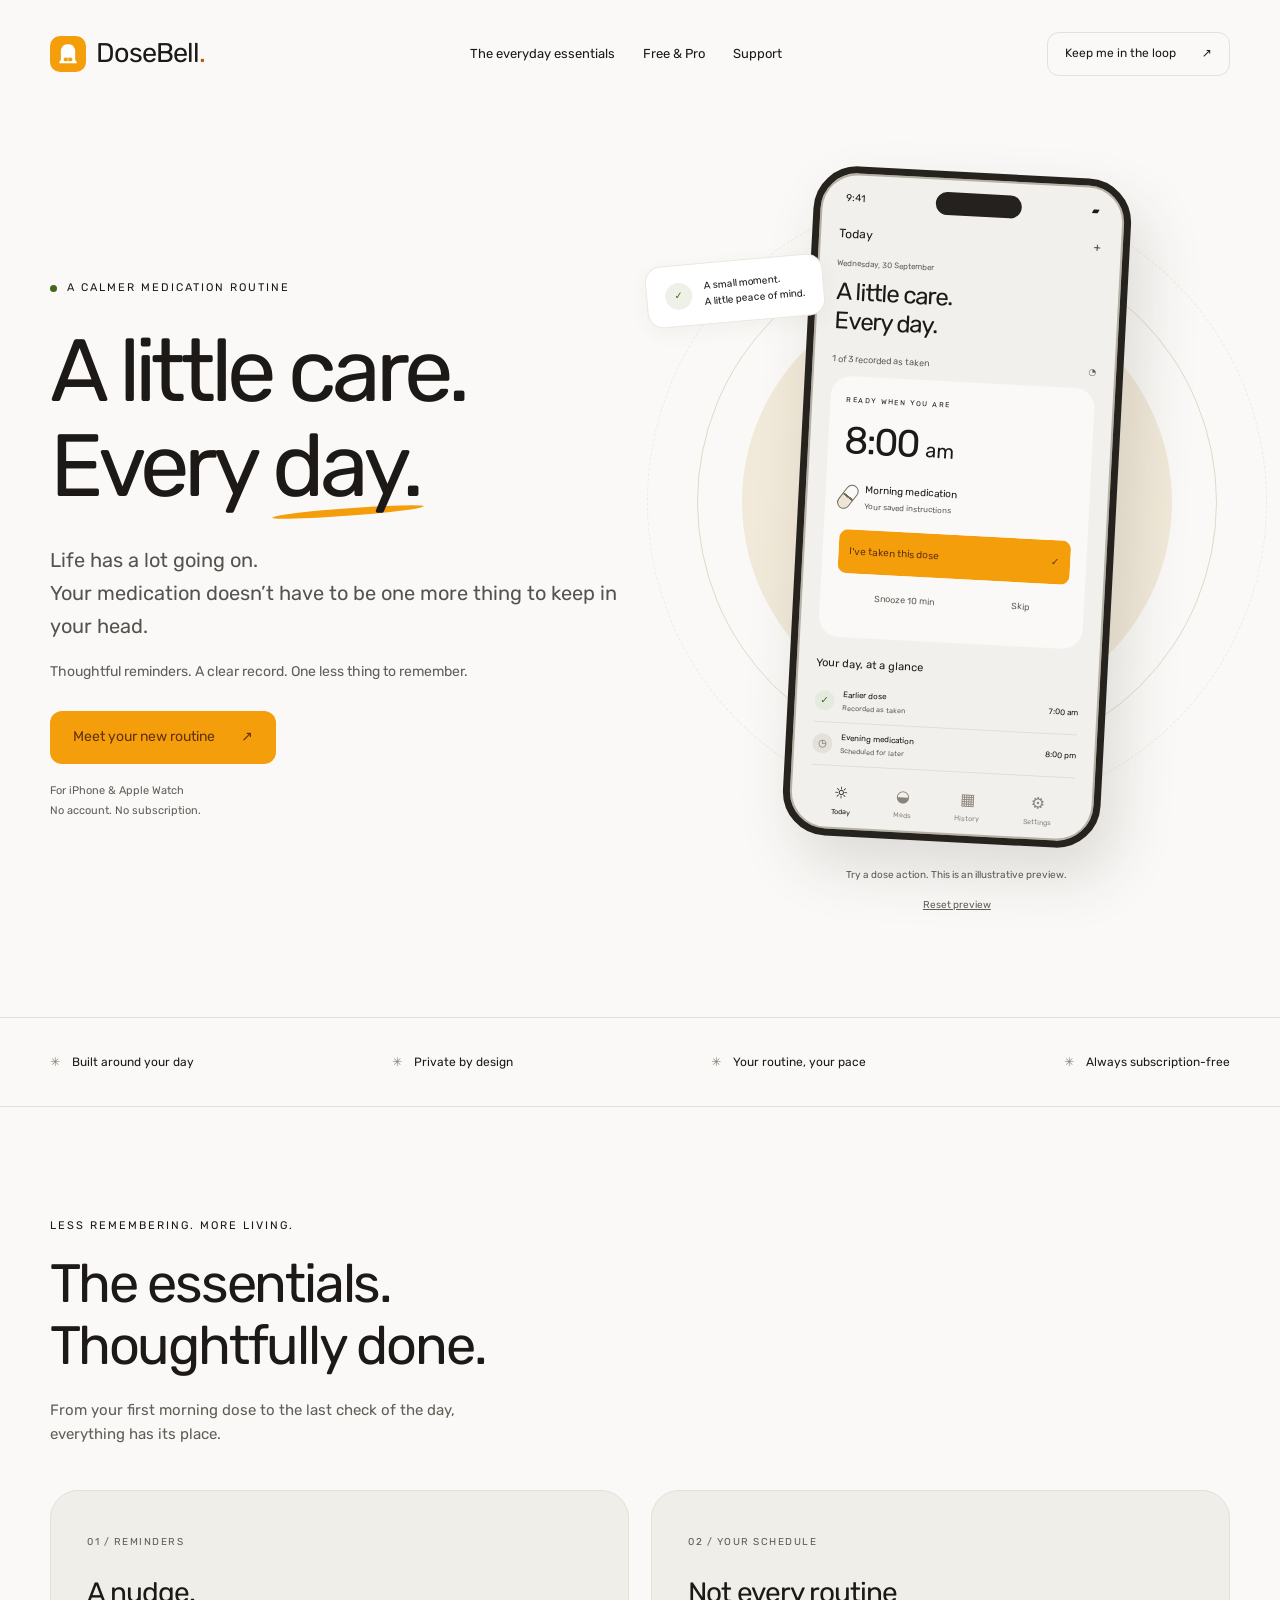
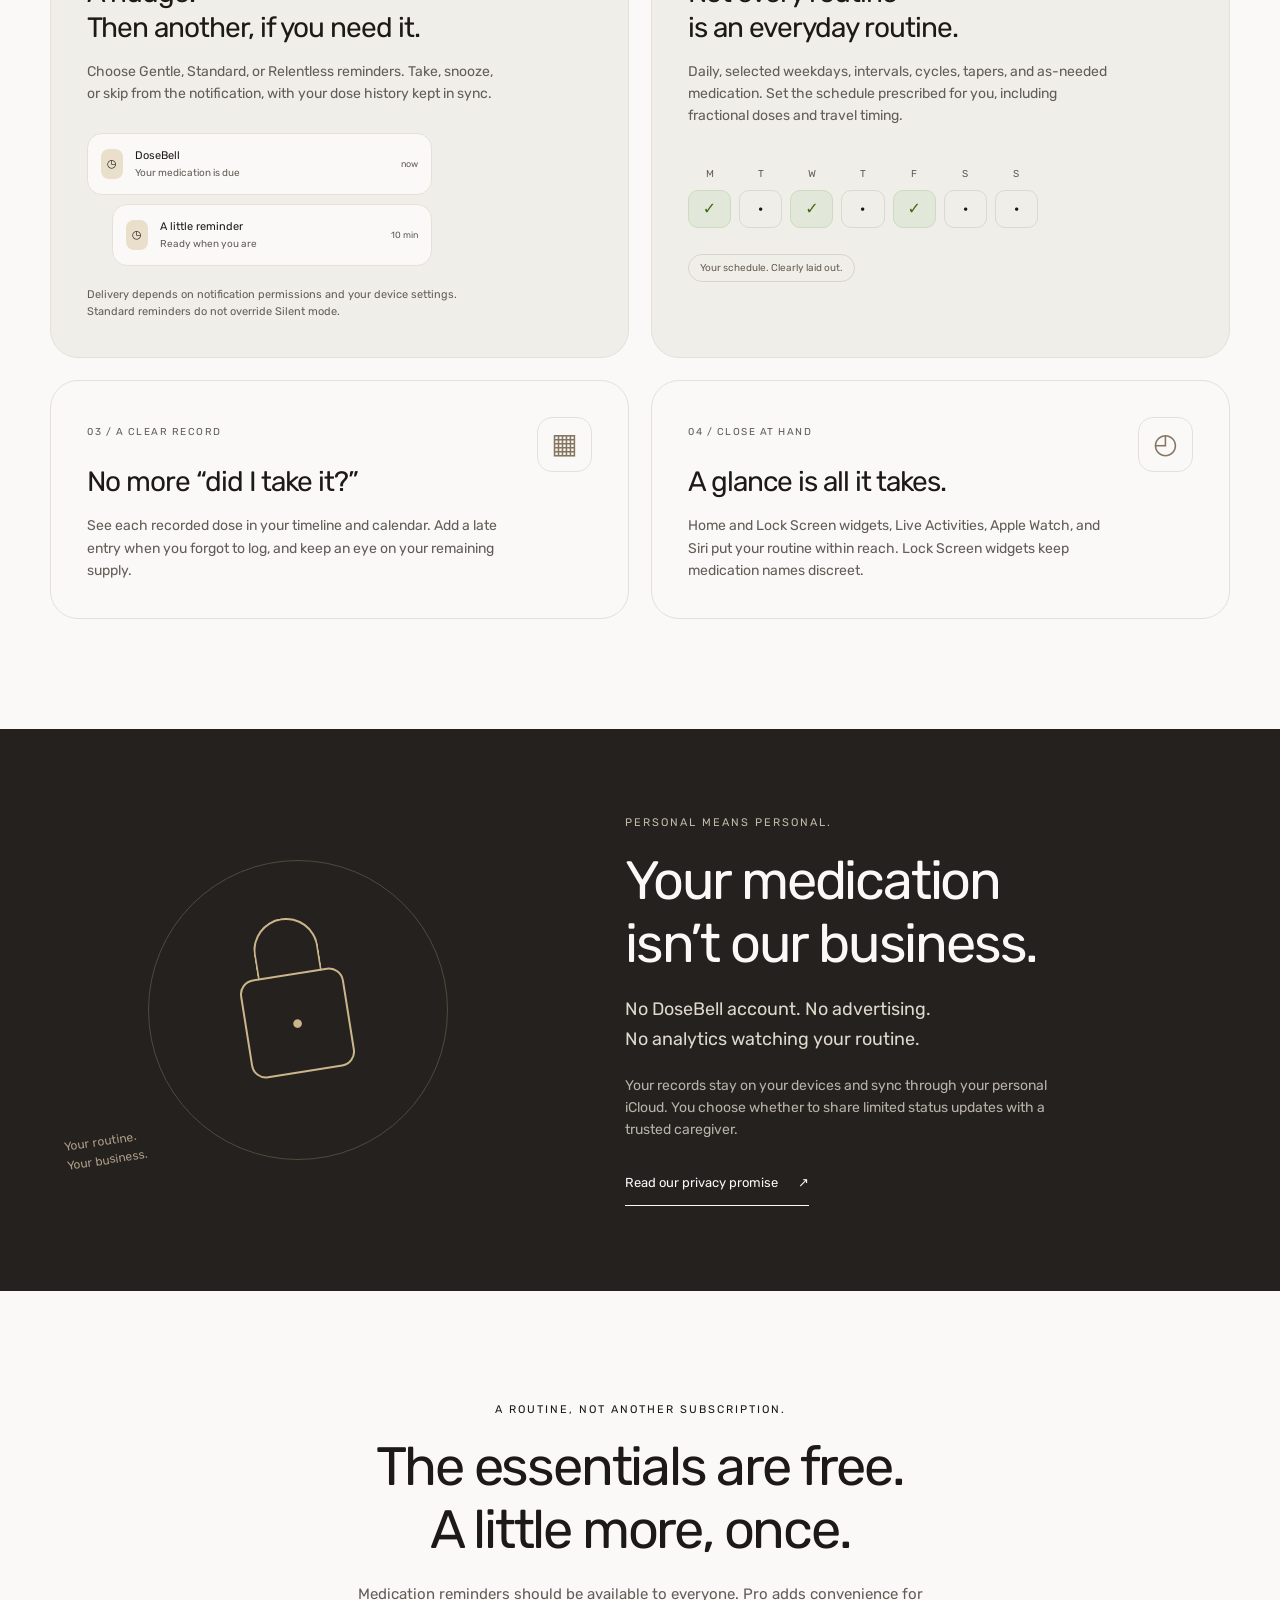
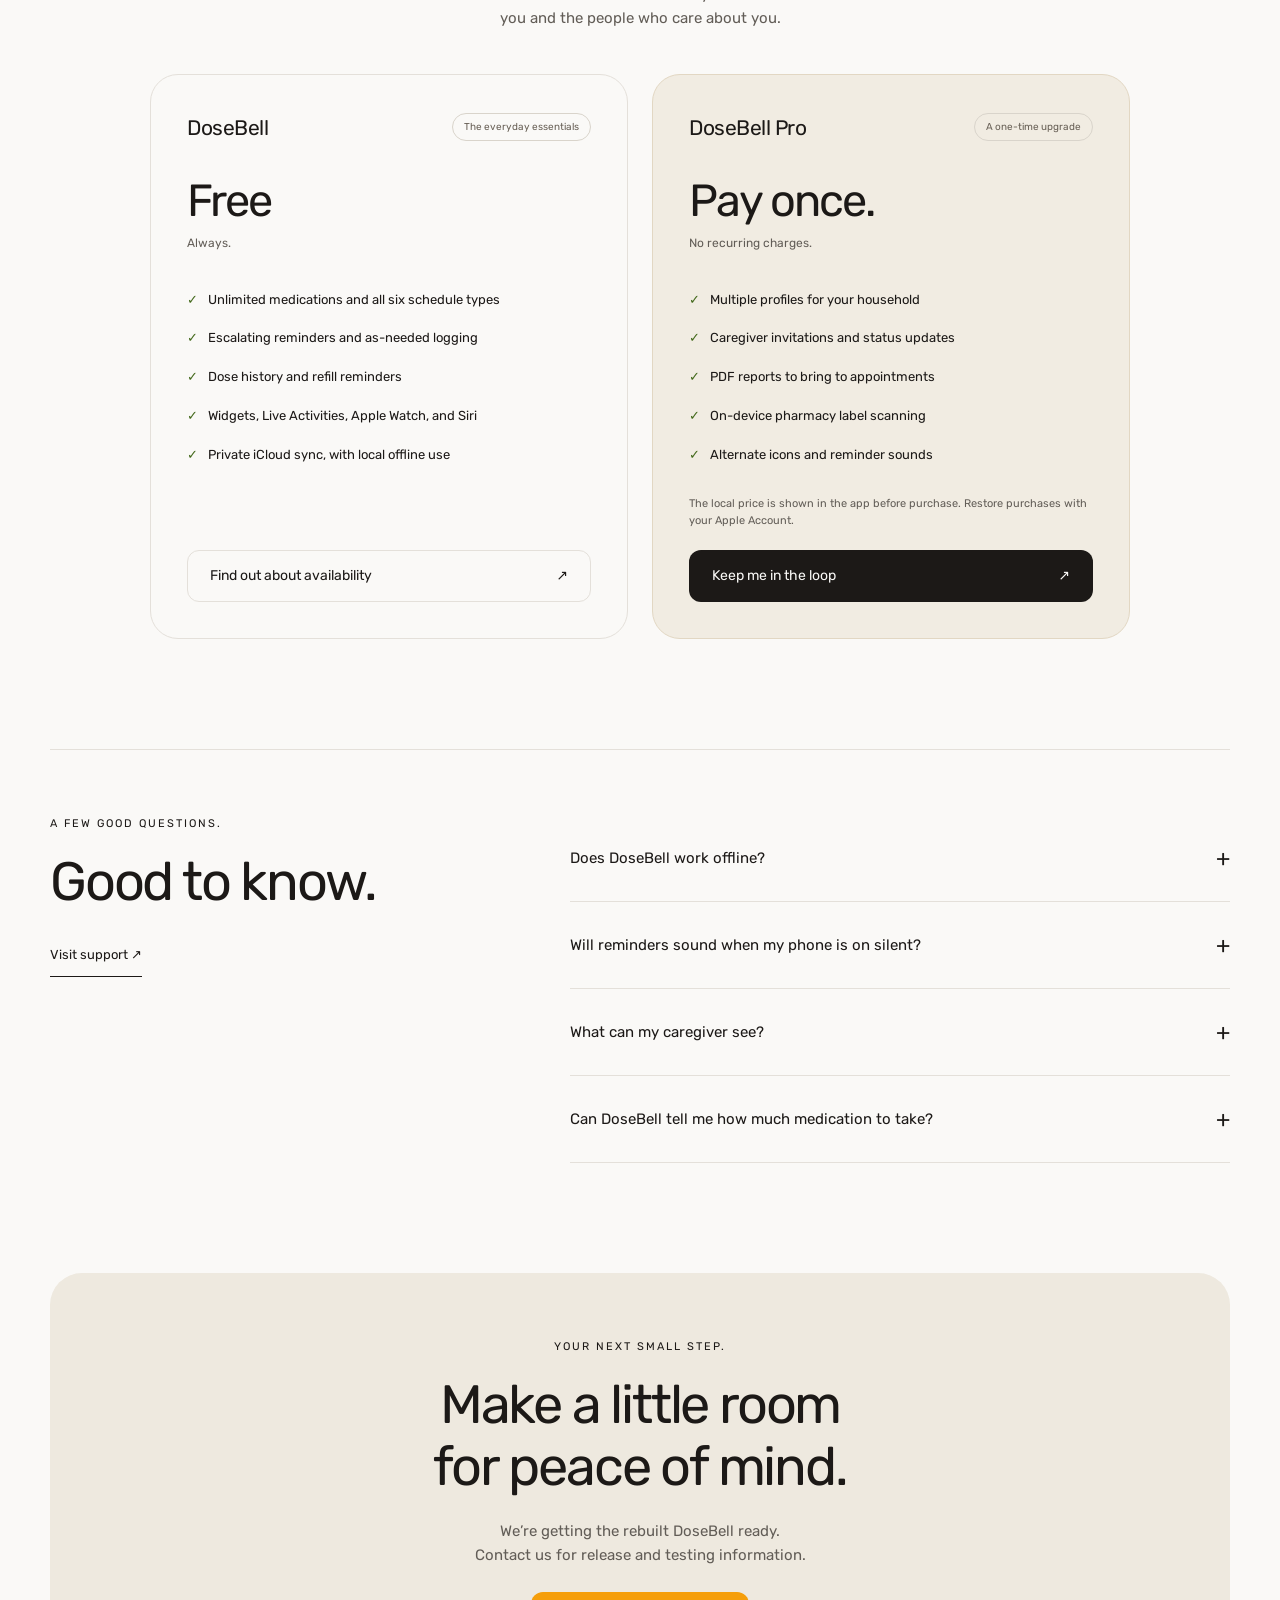
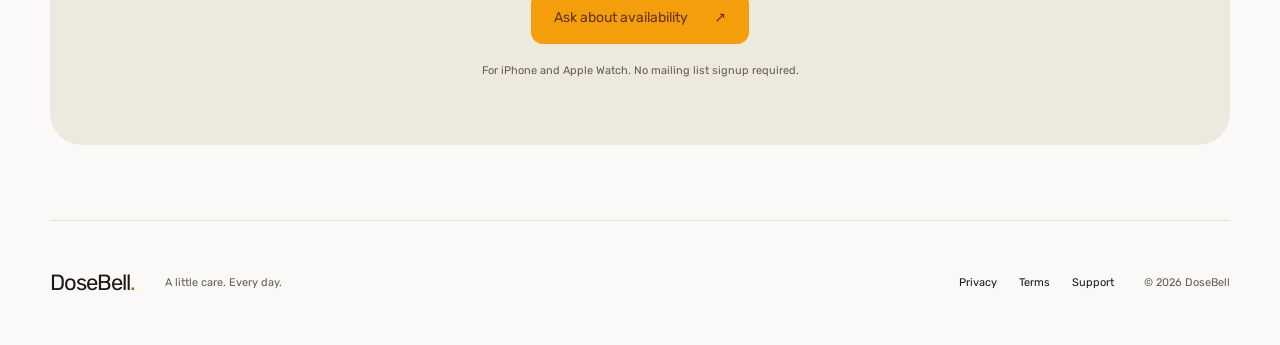
==== index.html @ bc8ed3b5 "Redesign DoseBell marketing site" ====
<!doctype html>
<html lang="en">
  <head>
    <meta charset="utf-8" />
    <meta name="viewport" content="width=device-width,initial-scale=1" />
    <title>DoseBell — A little care. Every day.</title>
    <meta
      name="description"
      content="Make medication part of your routine. DoseBell brings flexible reminders, a clear dose history, and private iCloud sync to iPhone and Apple Watch. No subscription."
    />
    <link rel="canonical" href="https://dosebell.app/" />
    <meta name="theme-color" content="#faf9f7" />
    <meta property="og:title" content="DoseBell — A little care. Every day." />
    <meta
      property="og:description"
      content="Medication reminders that fit your day. Private by design. No subscription."
    />
    <meta property="og:type" content="website" />
    <meta property="og:url" content="https://dosebell.app/" />
    <meta
      property="og:image"
      content="https://dosebell.app/images/og-image.png"
    />
    <meta name="twitter:card" content="summary_large_image" />
    <link rel="icon" href="/images/favicon.ico" />
    <link rel="apple-touch-icon" href="/images/apple-touch-icon.png" />
    <link
      rel="preload"
      href="/fonts/Rubik-VariableFont_wght.woff2"
      as="font"
      type="font/woff2"
      crossorigin
    />
    <link rel="stylesheet" href="/styles.css" />
    <script defer src="/site.js"></script>
    <script type="application/ld+json">
      {
        "@context": "https://schema.org",
        "@type": "SoftwareApplication",
        "name": "DoseBell",
        "operatingSystem": "iOS 16.1+, watchOS 9.1+",
        "applicationCategory": "HealthApplication",
        "description": "Medication reminders and dose tracking for iPhone and Apple Watch.",
        "url": "https://dosebell.app/"
      }
    </script>
  </head>
  <body>
    <a class="skip" href="#main">Skip to content</a>
    <header class="site-header wrap">
      <a class="brand" href="/" aria-label="DoseBell home"
        ><img
          src="/images/appstore-icon-1024.png"
          width="36"
          height="36"
          alt=""
        /><span>DoseBell<span class="brand-dot">.</span></span></a
      >
      <nav aria-label="Main navigation">
        <a href="#features">The everyday essentials</a
        ><a href="#pricing">Free & Pro</a><a href="/support/">Support</a>
      </nav>
      <a class="button small outline" href="#availability"
        >Keep me in the loop <span aria-hidden="true">↗</span></a
      >
    </header>
    <main id="main">
      <section class="hero wrap" aria-labelledby="hero-title">
        <div class="hero-copy">
          <p class="eyebrow">
            <span class="status-dot"></span> A calmer medication routine
          </p>
          <h1 id="hero-title">
            A little care.<br />Every <span class="underline">day.</span>
          </h1>
          <p class="lead">
            Life has a lot going on.<br />Your medication doesn’t have to be one
            more thing to keep in your head.
          </p>
          <p class="intro">
            Thoughtful reminders. A clear record. One less thing to remember.
          </p>
          <a class="button primary" href="#availability"
            >Meet your new routine <span aria-hidden="true">↗</span></a
          >
          <div class="hero-notes">
            <span>For iPhone & Apple Watch</span
            ><span>No account. No subscription.</span>
          </div>
        </div>
        <div class="product-scene">
          <div class="orbit orbit-one"></div>
          <div class="orbit orbit-two"></div>
          <div class="floating-note">
            <span class="note-icon" aria-hidden="true">✓</span
            ><span
              >A small moment.<br /><strong
                >A little peace of mind.</strong
              ></span
            >
          </div>
          <div class="phone" aria-label="Interactive DoseBell preview">
            <div class="phone-top">
              <span>9:41</span><span class="island"></span
              ><span aria-hidden="true">▰</span>
            </div>
            <div class="phone-content">
              <div class="app-nav">
                <strong>Today</strong><span aria-hidden="true">＋</span>
              </div>
              <p class="app-date">Wednesday, 30 September</p>
              <h2>A little care.<br />Every day.</h2>
              <div class="app-progress">
                <span id="preview-progress">1 of 3 recorded as taken</span
                ><span aria-hidden="true">◔</span>
              </div>
              <div class="dose-card">
                <span class="eyebrow" id="preview-label"
                  >Ready when you are</span
                >
                <div class="dose-time">8:00 <span>am</span></div>
                <div class="dose-name">
                  <span class="pill-symbol" aria-hidden="true"></span>
                  <div>
                    <strong>Morning medication</strong
                    ><small>Your saved instructions</small>
                  </div>
                </div>
                <button
                  class="button primary demo-take"
                  id="demo-take"
                  type="button"
                >
                  I've taken this dose <span aria-hidden="true">✓</span>
                </button>
                <div class="demo-actions">
                  <button type="button" id="demo-snooze">Snooze 10 min</button
                  ><button type="button" id="demo-skip">Skip</button>
                </div>
              </div>
              <h3>Your day, at a glance</h3>
              <div class="timeline-row">
                <span class="taken-icon" aria-hidden="true">✓</span>
                <div>
                  <strong>Earlier dose</strong><small>Recorded as taken</small>
                </div>
                <time>7:00 am</time>
              </div>
              <div class="timeline-row">
                <span class="later-icon" aria-hidden="true">◷</span>
                <div>
                  <strong>Evening medication</strong
                  ><small>Scheduled for later</small>
                </div>
                <time>8:00 pm</time>
              </div>
              <div class="app-tabs" aria-hidden="true">
                <span class="active">☼<small>Today</small></span
                ><span>◒<small>Meds</small></span
                ><span>▦<small>History</small></span
                ><span>⚙<small>Settings</small></span>
              </div>
            </div>
          </div>
          <div class="preview-caption">
            <span id="preview-message" role="status" aria-live="polite"
              >Try a dose action. This is an illustrative preview.</span
            ><button id="demo-reset" type="button">Reset preview</button>
          </div>
        </div>
      </section>
      <div class="principles">
        <div class="wrap">
          <span>Built around your day</span><span>Private by design</span
          ><span>Your routine, your pace</span
          ><span>Always subscription-free</span>
        </div>
      </div>
      <section class="section wrap" id="features">
        <div class="section-heading">
          <p class="eyebrow">Less remembering. More living.</p>
          <h2>The essentials.<br />Thoughtfully done.</h2>
          <p>
            From your first morning dose to the last check of the day,
            everything has its place.
          </p>
        </div>
        <div class="features-grid">
          <article class="feature-card reminder-feature">
            <span class="feature-number">01 / REMINDERS</span>
            <h3>A nudge.<br />Then another, if you need it.</h3>
            <p>
              Choose Gentle, Standard, or Relentless reminders. Take, snooze, or
              skip from the notification, with your dose history kept in sync.
            </p>
            <div class="reminder-stack" aria-hidden="true">
              <div>
                <span>◷</span
                ><strong>DoseBell<small>Your medication is due</small></strong
                ><small>now</small>
              </div>
              <div>
                <span>◷</span
                ><strong
                  >A little reminder<small>Ready when you are</small></strong
                ><small>10 min</small>
              </div>
            </div>
            <p class="fine-print">
              Delivery depends on notification permissions and your device
              settings. Standard reminders do not override Silent mode.
            </p>
          </article>
          <article class="feature-card schedule-feature">
            <span class="feature-number">02 / YOUR SCHEDULE</span>
            <h3>Not every routine<br />is an everyday routine.</h3>
            <p>
              Daily, selected weekdays, intervals, cycles, tapers, and as-needed
              medication. Set the schedule prescribed for you, including
              fractional doses and travel timing.
            </p>
            <div class="week-grid" aria-hidden="true">
              <span>M</span><span>T</span><span>W</span><span>T</span
              ><span>F</span><span>S</span><span>S</span><b>✓</b><i>·</i><b>✓</b
              ><i>·</i><b>✓</b><i>·</i><i>·</i>
            </div>
            <span class="tag">Your schedule. Clearly laid out.</span>
          </article>
          <article class="feature-card">
            <span class="feature-number">03 / A CLEAR RECORD</span>
            <div class="feature-glyph" aria-hidden="true">▦</div>
            <h3>No more “did I take it?”</h3>
            <p>
              See each recorded dose in your timeline and calendar. Add a late
              entry when you forgot to log, and keep an eye on your remaining
              supply.
            </p>
          </article>
          <article class="feature-card">
            <span class="feature-number">04 / CLOSE AT HAND</span>
            <div class="feature-glyph" aria-hidden="true">◴</div>
            <h3>A glance is all it takes.</h3>
            <p>
              Home and Lock Screen widgets, Live Activities, Apple Watch, and
              Siri put your routine within reach. Lock Screen widgets keep
              medication names discreet.
            </p>
          </article>
        </div>
      </section>
      <section class="privacy-section">
        <div class="wrap privacy-grid">
          <div class="privacy-art" aria-hidden="true">
            <div class="lock-body">
              <div class="lock-loop"></div>
              <span>•</span>
            </div>
            <span class="privacy-orbit"></span
            ><small>Your routine.<br />Your business.</small>
          </div>
          <div>
            <p class="eyebrow">Personal means personal.</p>
            <h2>Your medication<br />isn’t our business.</h2>
            <p class="lead">
              No DoseBell account. No advertising.<br />No analytics watching
              your routine.
            </p>
            <p>
              Your records stay on your devices and sync through your personal
              iCloud. You choose whether to share limited status updates with a
              trusted caregiver.
            </p>
            <a class="text-link" href="/privacy/"
              >Read our privacy promise <span aria-hidden="true">↗</span></a
            >
          </div>
        </div>
      </section>
      <section class="section wrap" id="pricing">
        <div class="section-heading centered">
          <p class="eyebrow">A routine, not another subscription.</p>
          <h2>The essentials are free.<br />A little more, once.</h2>
          <p>
            Medication reminders should be available to everyone. Pro adds
            convenience for you and the people who care about you.
          </p>
        </div>
        <div class="pricing-grid">
          <article class="price-card">
            <div class="price-heading">
              <h3>DoseBell</h3>
              <span class="tag">The everyday essentials</span>
            </div>
            <div class="price">Free<span>Always.</span></div>
            <ul>
              <li>Unlimited medications and all six schedule types</li>
              <li>Escalating reminders and as-needed logging</li>
              <li>Dose history and refill reminders</li>
              <li>Widgets, Live Activities, Apple Watch, and Siri</li>
              <li>Private iCloud sync, with local offline use</li>
            </ul>
            <a class="button outline" href="#availability"
              >Find out about availability <span aria-hidden="true">↗</span></a
            >
          </article>
          <article class="price-card pro-card">
            <div class="price-heading">
              <h3>DoseBell Pro</h3>
              <span class="tag">A one-time upgrade</span>
            </div>
            <div class="price">Pay once.<span>No recurring charges.</span></div>
            <ul>
              <li>Multiple profiles for your household</li>
              <li>Caregiver invitations and status updates</li>
              <li>PDF reports to bring to appointments</li>
              <li>On-device pharmacy label scanning</li>
              <li>Alternate icons and reminder sounds</li>
            </ul>
            <p class="fine-print">
              The local price is shown in the app before purchase. Restore
              purchases with your Apple Account.
            </p>
            <a class="button dark" href="#availability"
              >Keep me in the loop <span aria-hidden="true">↗</span></a
            >
          </article>
        </div>
      </section>
      <section class="section wrap faq-section">
        <div>
          <p class="eyebrow">A few good questions.</p>
          <h2>Good to know.</h2>
          <a class="text-link" href="/support/">Visit support ↗</a>
        </div>
        <div class="faq-list">
          <details>
            <summary>Does DoseBell work offline?</summary>
            <p>
              Yes. You can add medications, log doses, and receive
              already-scheduled reminders without a connection. iCloud sync,
              purchases, and caregiver updates need connectivity. Open the app
              regularly to refresh its reminder schedule.
            </p>
          </details>
          <details>
            <summary>Will reminders sound when my phone is on silent?</summary>
            <p>
              Standard reminders respect Silent mode. Time-sensitive
              notifications can appear through some Focus settings when you
              allow them. Critical Alerts require a separate Apple entitlement
              and your permission; they are not promised for the current
              release.
            </p>
          </details>
          <details>
            <summary>What can my caregiver see?</summary>
            <p>
              Only the status updates you choose to share through an invitation:
              progress and recent dose statuses with times. Medication names are
              optional. Your full medication database stays private. Updates can
              be delayed when devices are offline or inactive.
            </p>
          </details>
          <details>
            <summary>Can DoseBell tell me how much medication to take?</summary>
            <p>
              No. DoseBell records your prescribed schedule and your entries. It
              does not provide dosage advice or check interactions. Follow your
              prescriber’s instructions.
            </p>
          </details>
        </div>
      </section>
      <section class="availability wrap" id="availability">
        <p class="eyebrow">Your next small step.</p>
        <h2>Make a little room<br />for peace of mind.</h2>
        <p>
          We’re getting the rebuilt DoseBell ready.<br />Contact us for release
          and testing information.
        </p>
        <a
          class="button primary"
          href="mailto:support@dosebell.app?subject=DoseBell%20release%20updates"
          >Ask about availability <span aria-hidden="true">↗</span></a
        ><small
          >For iPhone and Apple Watch. No mailing list signup required.</small
        >
      </section>
    </main>
    <footer class="wrap">
      <a class="brand" href="/">DoseBell<span class="brand-dot">.</span></a>
      <p>A little care. Every day.</p>
      <nav aria-label="Footer">
        <a href="/privacy/">Privacy</a><a href="/terms/">Terms</a
        ><a href="/support/">Support</a>
      </nav>
      <small>© 2026 DoseBell</small>
    </footer>
  </body>
</html>
---- styles.css ----
@font-face {
  font-family: Rubik;
  src: url("/fonts/Rubik-VariableFont_wght.woff2") format("woff2");
  font-weight: 300 900;
  font-display: swap;
}
:root {
  --paper: #faf9f7;
  --ink: #1c1917;
  --muted: #625d57;
  --line: #e4e0da;
  --amber: #f59e0b;
  --amber-ink: #63320a;
  --green: #42681a;
  --radius: 28px;
}
* {
  box-sizing: border-box;
}
html {
  scroll-behavior: smooth;
  scroll-padding-top: 32px;
}
body {
  margin: 0;
  background: var(--paper);
  color: var(--ink);
  font:
    400 16px/1.6 Rubik,
    system-ui,
    sans-serif;
}
a {
  color: inherit;
  text-decoration: none;
}
button {
  font: inherit;
  cursor: pointer;
}
img {
  max-width: 100%;
}
button,
a,
summary {
  -webkit-tap-highlight-color: transparent;
}
a:focus-visible,
button:focus-visible,
summary:focus-visible {
  outline: 3px solid #7351a9;
  outline-offset: 5px;
}
::selection {
  background: #f8d897;
}
.wrap {
  width: min(1180px, calc(100% - 80px));
  margin-inline: auto;
}
.skip {
  position: absolute;
  top: -70px;
  left: 20px;
  background: var(--ink);
  color: white;
  padding: 12px;
  z-index: 20;
}
.skip:focus {
  top: 10px;
}
.site-header {
  display: flex;
  align-items: center;
  justify-content: space-between;
  gap: 25px;
  min-height: 108px;
}
.brand {
  display: flex;
  align-items: center;
  gap: 10px;
  font-size: 27px;
  font-weight: 700;
  letter-spacing: -1px;
}
.brand img {
  border-radius: 10px;
}
.brand-dot {
  color: #b06600;
}
.site-header nav,
footer nav {
  display: flex;
  gap: 28px;
  font-size: 13px;
}
.site-header nav a:hover,
footer a:hover {
  text-decoration: underline;
  text-underline-offset: 5px;
}
.button {
  min-height: 52px;
  display: inline-flex;
  align-items: center;
  justify-content: space-between;
  gap: 26px;
  padding: 14px 22px;
  border: 1px solid transparent;
  border-radius: 12px;
  font-weight: 500;
  font-size: 14px;
  transition:
    transform 0.18s,
    box-shadow 0.18s;
}
.button:hover {
  transform: translateY(-2px);
  box-shadow: 0 5px 20px #1c191712;
}
.small {
  min-height: 44px;
  padding: 10px 17px;
  font-size: 12px;
}
.outline {
  border-color: var(--line);
  background: transparent;
}
.primary {
  background: var(--amber);
  color: var(--amber-ink);
}
.dark {
  background: var(--ink);
  color: var(--paper);
}
.hero {
  display: grid;
  grid-template-columns: 1.05fr 1fr;
  align-items: center;
  gap: 60px;
  padding-top: 64px;
  padding-bottom: 90px;
  min-height: 800px;
}
.eyebrow {
  text-transform: uppercase;
  font-size: 11px;
  letter-spacing: 2px;
  font-weight: 500;
  display: block;
}
.hero .eyebrow {
  display: flex;
  align-items: center;
  gap: 10px;
}
.status-dot {
  height: 7px;
  width: 7px;
  background: var(--green);
  border-radius: 50%;
}
h1,
h2,
h3,
p {
  margin: 0;
}
h1 {
  font-size: clamp(58px, 6.9vw, 90px);
  font-weight: 500;
  line-height: 1.08;
  letter-spacing: -5px;
  margin: 26px 0 30px;
}
.underline {
  position: relative;
  white-space: nowrap;
}
.underline:after {
  content: "";
  position: absolute;
  height: 8px;
  left: 0;
  right: -5px;
  bottom: 2px;
  background: var(--amber);
  border-radius: 90% 30%;
  z-index: -1;
  transform: rotate(-3deg);
}
.lead {
  font-size: 20px;
  line-height: 1.65;
  font-weight: 400;
  color: #57524e;
}
.intro {
  margin: 18px 0 28px;
  color: var(--muted);
  font-size: 14px;
}
.hero-notes {
  display: flex;
  flex-direction: column;
  gap: 3px;
  margin-top: 18px;
  font-size: 11px;
  color: var(--muted);
}
.product-scene {
  position: relative;
  display: flex;
  flex-direction: column;
  align-items: center;
  isolation: isolate;
}
.orbit {
  position: absolute;
  z-index: -1;
  border: 1px solid #e2d9c8;
  border-radius: 50%;
  width: 520px;
  height: 520px;
  top: 70px;
  left: 50%;
  transform: translateX(-50%);
}
.orbit-two {
  width: 620px;
  height: 620px;
  top: 20px;
  border-style: dashed;
  opacity: 0.45;
}
.product-scene:before {
  content: "";
  position: absolute;
  z-index: -2;
  background: #f1e9d9;
  border-radius: 50%;
  width: 430px;
  height: 430px;
  top: 115px;
}
.phone {
  width: 318px;
  background: #f1f0ed;
  border: 7px solid #26231f;
  border-radius: 44px;
  padding: 12px 13px 0;
  box-shadow:
    15px 28px 60px #39302325,
    inset 0 0 0 2px #b8b1a6;
  transform: rotate(3deg);
}
.phone-top {
  display: flex;
  align-items: center;
  justify-content: space-between;
  padding: 0 12px;
  height: 26px;
  font-size: 10px;
  font-weight: 500;
}
.island {
  background: #24211e;
  width: 86px;
  height: 23px;
  border-radius: 20px;
}
.phone-content {
  padding: 14px 7px 6px;
}
.app-nav {
  display: flex;
  justify-content: space-between;
  font-size: 12px;
  align-items: center;
  margin-bottom: 14px;
}
.app-date {
  font-size: 8px;
  color: var(--muted);
  margin-bottom: 7px;
}
.phone h2 {
  font-size: 24px;
  letter-spacing: -1px;
  line-height: 1.2;
  font-weight: 500;
}
.app-progress {
  display: flex;
  justify-content: space-between;
  margin: 16px 0 10px;
  font-size: 9px;
  color: var(--muted);
}
.dose-card {
  padding: 18px 16px;
  background: var(--paper);
  border-radius: 20px;
}
.dose-card .eyebrow {
  font-size: 7px;
  letter-spacing: 1.4px;
}
.dose-time {
  font-size: 38px;
  font-weight: 500;
  letter-spacing: -2px;
  margin: 5px 0 10px;
  font-variant-numeric: tabular-nums;
}
.dose-time span {
  font-size: 20px;
  letter-spacing: 0;
}
.dose-name {
  display: flex;
  gap: 10px;
  align-items: center;
  margin-bottom: 16px;
  font-size: 10px;
}
.dose-name small {
  display: block;
  font-size: 8px;
  color: var(--muted);
  margin-top: 3px;
}
.pill-symbol {
  height: 27px;
  width: 13px;
  border: 1.5px solid #71685c;
  border-radius: 12px;
  transform: rotate(35deg);
  background: linear-gradient(
    to bottom,
    transparent 45%,
    #71685c 46%,
    #71685c 53%,
    #eee5d7 54%
  );
}
.demo-take {
  font-size: 10px;
  min-height: 44px;
  padding: 10px;
  width: 100%;
  border-radius: 9px;
}
.demo-take:disabled {
  background: #dde7d2;
  color: #304e17;
  cursor: default;
}
.demo-actions {
  display: flex;
  justify-content: space-around;
  margin-top: 2px;
}
.demo-actions button {
  background: none;
  border: 0;
  font-size: 9px;
  color: #625c54;
  min-height: 44px;
}
.demo-actions button:disabled {
  opacity: 0.4;
  cursor: default;
}
.phone h3 {
  font-size: 11px;
  font-weight: 500;
  margin: 18px 0 8px;
}
.timeline-row {
  display: flex;
  align-items: center;
  gap: 8px;
  padding: 9px 0;
  border-bottom: 1px solid #e2ded7;
  font-size: 8px;
}
.timeline-row strong {
  font-weight: 500;
}
.timeline-row small {
  display: block;
  color: var(--muted);
  font-size: 7px;
}
.timeline-row time {
  margin-left: auto;
  font-variant-numeric: tabular-nums;
}
.taken-icon,
.later-icon {
  width: 20px;
  height: 20px;
  border-radius: 50%;
  display: grid;
  place-items: center;
  background: #e5eadf;
  color: #466724;
  font-size: 10px;
}
.later-icon {
  background: #e4e0da;
  color: #726958;
}
.app-tabs {
  display: flex;
  justify-content: space-around;
  margin-top: 14px;
  padding-bottom: 6px;
  font-size: 16px;
  color: #8a8379;
}
.app-tabs span {
  text-align: center;
}
.app-tabs small {
  display: block;
  font-size: 7px;
}
.app-tabs .active {
  color: var(--ink);
}
.floating-note {
  position: absolute;
  top: 88px;
  left: -38px;
  z-index: 2;
  background: white;
  border: 1px solid #ece7df;
  box-shadow: 0 6px 20px #4f42300c;
  padding: 14px 18px;
  display: flex;
  gap: 12px;
  align-items: center;
  border-radius: 16px;
  transform: rotate(-5deg);
  font-size: 10px;
  line-height: 1.6;
}
.note-icon {
  width: 27px;
  height: 27px;
  display: grid;
  place-items: center;
  background: #edf1e8;
  border-radius: 50%;
  color: var(--green);
}
.floating-note strong {
  font-weight: 500;
}
.preview-caption {
  margin-top: 25px;
  text-align: center;
  font-size: 10px;
  color: var(--muted);
  max-width: 320px;
  min-height: 55px;
}
.preview-caption button {
  display: block;
  margin: 0 auto;
  background: none;
  border: 0;
  text-decoration: underline;
  min-height: 44px;
  font-size: 10px;
  color: var(--muted);
}
.principles {
  border-block: 1px solid var(--line);
}
.principles .wrap {
  display: flex;
  align-items: center;
  justify-content: space-between;
  gap: 20px;
  min-height: 88px;
  font-size: 12px;
  font-weight: 500;
}
.principles span:before {
  content: "✳";
  margin-right: 12px;
  color: #8a8175;
}
.section {
  padding-block: 110px;
}
.section-heading {
  margin-bottom: 44px;
  max-width: 630px;
}
.section-heading h2,
.privacy-section h2,
.availability h2,
.faq-section h2 {
  font-size: clamp(32px, 4.3vw, 54px);
  letter-spacing: -2.2px;
  font-weight: 500;
  line-height: 1.16;
  margin: 18px 0 20px;
}
.section-heading p:not(.eyebrow) {
  color: var(--muted);
  max-width: 480px;
  font-size: 15px;
}
.features-grid {
  display: grid;
  grid-template-columns: 1fr 1fr;
  gap: 22px;
}
.feature-card {
  border: 1px solid var(--line);
  border-radius: var(--radius);
  padding: 36px;
  position: relative;
  overflow: hidden;
}
.feature-number {
  font-size: 10px;
  color: var(--muted);
  letter-spacing: 1.5px;
}
.feature-card h3 {
  font-size: 28px;
  letter-spacing: -1px;
  font-weight: 500;
  line-height: 1.25;
  margin: 22px 0 16px;
}
.feature-card p {
  color: var(--muted);
  font-size: 14px;
  max-width: 420px;
}
.reminder-feature {
  background: #f0eee8;
}
.schedule-feature {
  background: #efeee8;
}
.reminder-stack {
  margin: 28px 0 20px;
  display: grid;
  gap: 9px;
  max-width: 345px;
}
.reminder-stack > div {
  display: flex;
  align-items: center;
  gap: 12px;
  background: #faf9f7;
  border: 1px solid #e5e1d8;
  padding: 13px;
  border-radius: 15px;
  font-size: 11px;
}
.reminder-stack > div:nth-child(2) {
  margin-left: 25px;

}
.reminder-stack strong {
  font-weight: 500;
}
.reminder-stack strong small {
  display: block;
  font-size: 10px;
  font-weight: 400;
  color: var(--muted);
}
.reminder-stack > div > small {
  margin-left: auto;
  color: var(--muted);
  font-size: 9px;
}
.reminder-stack > div > span {
  background: #e9dfcb;
  padding: 6px;
  border-radius: 8px;
}
.feature-card .fine-print,
.fine-print {
  font-size: 11px;
  color: var(--muted);
  line-height: 1.6;
}
.week-grid {
  display: grid;
  grid-template-columns: repeat(7, 1fr);
  gap: 8px;
  text-align: center;
  max-width: 350px;
  margin: 38px 0 25px;
}
.week-grid span {
  font-size: 10px;
  color: var(--muted);
}
.week-grid b,
.week-grid i {
  font-style: normal;
  font-weight: 400;
  border: 1px solid #dbd8cf;
  border-radius: 10px;
  height: 38px;
  display: grid;
  place-items: center;
}
.week-grid b {
  background: #e1e8d9;
  color: var(--green);
  border-color: #cddbc0;
}
.tag {
  display: inline-flex;
  border: 1px solid #d9d4cb;
  border-radius: 50px;
  font-size: 10px;
  padding: 5px 11px;
  color: #675f55;
}
.feature-glyph {
  float: right;
  width: 55px;
  height: 55px;
  display: grid;
  place-items: center;
  border: 1px solid var(--line);
  border-radius: 15px;
  font-size: 28px;
  color: #857561;
}
.privacy-section {
  background: #24211f;
  color: var(--paper);
  padding: 85px 0;
}
.privacy-grid {
  display: grid;
  grid-template-columns: 0.9fr 1.1fr;
  align-items: center;
  gap: 80px;
}
.privacy-section .eyebrow {
  color: #c4b9a9;
}
.privacy-section .lead {
  color: #e0d8cd;
  font-size: 18px;
}
.privacy-section p:not(.eyebrow):not(.lead) {
  color: #b9b1a7;
  font-size: 14px;
  max-width: 440px;
  margin: 20px 0;
}
.text-link {
  display: inline-flex;
  min-height: 44px;
  align-items: center;
  gap: 20px;
  font-size: 13px;
  border-bottom: 1px solid currentColor;
}
.privacy-art {
  position: relative;
  display: flex;
  min-height: 320px;
  align-items: center;
  justify-content: center;
  isolation: isolate;
}
.privacy-orbit {
  position: absolute;
  border: 1px solid #54493a;
  border-radius: 50%;
  width: 300px;
  height: 300px;
  z-index: -1;
}
.lock-body {
  width: 105px;
  height: 100px;
  border: 2px solid #cbb58b;
  border-radius: 15px;
  position: relative;
  margin-top: 25px;
  display: grid;
  place-items: center;
  color: #cbb58b;
  font-size: 40px;
  transform: rotate(-9deg);
}
.lock-loop {
  position: absolute;
  border: 2px solid #cbb58b;
  border-bottom: 0;
  border-radius: 40px 40px 0 0;
  width: 65px;
  height: 58px;
  bottom: 100%;
  left: 18px;
}
.privacy-art small {
  position: absolute;
  bottom: 0;
  left: 15px;
  color: #ad9e86;
  font-size: 12px;
  transform: rotate(-9deg);
}
.centered {
  max-width: none;
  text-align: center;
}
.centered p:not(.eyebrow) {
  margin: auto;
  max-width: 570px;
}
.pricing-grid {
  display: grid;
  grid-template-columns: 1fr 1fr;
  gap: 24px;
  max-width: 980px;
  margin: 0 auto;
}
.price-card {
  padding: 36px;
  border: 1px solid var(--line);
  border-radius: var(--radius);
  display: flex;
  flex-direction: column;
}
.pro-card {
  background: #f1ece2;
  border-color: #e2d7c3;
}
.price-heading {
  display: flex;
  align-items: center;
  justify-content: space-between;
  gap: 10px;
}
.price-heading h3 {
  font-size: 21px;
  font-weight: 500;
  letter-spacing: -0.5px;
}
.price {
  font-size: 45px;
  line-height: 1.2;
  letter-spacing: -2px;
  margin: 30px 0 20px;
  font-weight: 500;
}
.price span {
  display: block;
  font-size: 12px;
  letter-spacing: 0;
  color: var(--muted);
  margin-top: 8px;
  font-weight: 400;
}
.price-card ul {
  padding: 0;
  list-style: none;
  margin: 10px 0 30px;
  font-size: 13px;
}
.price-card li {
  display: flex;
  gap: 10px;
  padding: 9px 0;
}
.price-card li:before {
  content: "✓";
  color: var(--green);
}
.price-card .button {
  margin-top: auto;
}
.price-card .fine-print {
  margin-top: -10px;
  margin-bottom: 20px;
}
.faq-section {
  border-top: 1px solid var(--line);
  display: grid;
  grid-template-columns: 0.8fr 1.2fr;
  gap: 80px;
  padding-top: 65px;
}
.faq-list details {
  border-bottom: 1px solid var(--line);
  padding: 21px 0;
}
.faq-list summary {
  font-size: 15px;
  font-weight: 500;
  cursor: pointer;
  min-height: 44px;
  display: flex;
  align-items: center;
  justify-content: space-between;
  gap: 16px;
  list-style: none;
}
.faq-list summary::-webkit-details-marker {
  display: none;
}
.faq-list summary:after {
  content: "+";
  font-size: 23px;
  font-weight: 400;
}
.faq-list details[open] summary:after {
  content: "−";
}
.faq-list p {
  font-size: 14px;
  color: var(--muted);
  padding: 8px 0 4px;
}
.availability {
  text-align: center;
  background: #eee9df;
  border-radius: 32px;
  padding: 65px 25px;
  margin-bottom: 75px;
}
.availability p:not(.eyebrow) {
  color: var(--muted);
  font-size: 15px;
  margin-bottom: 25px;
}
.availability small {
  display: block;
  color: var(--muted);
  font-size: 11px;
  margin-top: 18px;
}
footer {
  display: flex;
  align-items: center;
  gap: 30px;
  border-top: 1px solid var(--line);
  min-height: 125px;
  padding-block: 25px;
}
footer p,
footer small {
  font-size: 11px;
  color: var(--muted);
}
footer nav {
  margin-left: auto;
  gap: 22px;
  font-size: 11px;
}
footer .brand {
  font-size: 22px;
  gap: 0;
}
@media (min-width: 1500px) {
  .hero {
    min-height: 850px;
  }
}
@media (max-width: 1000px) {
  .wrap {
    width: calc(100% - 48px);
  }
  .site-header nav {
    gap: 14px;
    font-size: 11px;
  }
  .hero {
    gap: 25px;
  }
  .floating-note {
    left: -12px;
    top: 50px;
  }
  .orbit {
    width: 400px;
    height: 400px;
  }
  .orbit-two {
    width: 440px;
    height: 440px;
    top: 50px;
  }
  .product-scene:before {
    width: 360px;
    height: 360px;
  }
  .hero h1 {
    letter-spacing: -3px;
  }
  .lead {
    font-size: 17px;
  }
  .privacy-grid {
    gap: 40px;
  }
  .feature-card {
    padding: 28px;
  }
  .price-card {
    padding: 28px;
  }
  .price-heading {
    align-items: flex-start;
    flex-direction: column;
  }
  .faq-section {
    gap: 35px;
  }
  .principles .wrap {
    font-size: 10px;
  }
  .principles span:before {
    margin-right: 6px;
  }
  footer {
    gap: 20px;
  }
  footer p {
    display: none;
  }
}
@media (max-width: 720px) {
  .wrap {
    width: calc(100% - 40px);
  }
  .site-header {
    min-height: 88px;
    gap: 12px;
  }
  .site-header nav {
    display: none;
  }
  .site-header .small {
    font-size: 10px;
    padding: 9px 11px;
    gap: 8px;
  }
  .brand {
    font-size: 23px;
  }
  .brand img {
    width: 30px;
    height: 30px;
  }
  .hero {
    grid-template-columns: 1fr;
    padding-top: 40px;
    padding-bottom: 45px;
    gap: 48px;
    text-align: center;
    overflow: hidden;
  }
  .hero .eyebrow {
    justify-content: center;
    font-size: 9px;
  }
  .hero h1 {
    font-size: 64px;
    letter-spacing: -4px;
    margin-top: 22px;
  }
  .hero .lead {
    font-size: 17px;
  }
  .hero-notes {
    font-size: 10px;
  }
  .phone {
    text-align: left;
    transform: rotate(2deg);
    width: 310px;
  }
  .phone .eyebrow {
    justify-content: flex-start;
    font-size: 7px;
  }
  .product-scene {
    padding-top: 15px;
  }
  .floating-note {
    left: 0;
    top: 60px;
    font-size: 8px;
    padding: 10px;
    gap: 8px;
  }
  .orbit {
    max-width: 110vw;
  }
  .orbit-two {
    max-width: 120vw;
  }
  .principles .wrap {
    display: grid;
    grid-template-columns: 1fr 1fr;
    gap: 16px;
    padding-block: 24px;
  }
  .section {
    padding-block: 65px;
  }
  .section-heading h2,
  .privacy-section h2,
  .availability h2,
  .faq-section h2 {
    font-size: 38px;
    letter-spacing: -1.7px;
  }
  .features-grid,
  .pricing-grid,
  .privacy-grid,
  .faq-section {
    grid-template-columns: 1fr;
  }
  .feature-card {
    padding: 28px;
  }
  .feature-card h3 {
    font-size: 25px;
  }
  .privacy-section {
    padding: 55px 0;
  }
  .privacy-grid {
    gap: 25px;
  }
  .privacy-art {
    min-height: 245px;
    order: 2;
  }
  .privacy-orbit {
    width: 220px;
    height: 220px;
  }
  .privacy-art small {
    left: 25px;
  }
  .price-card {
    padding: 28px;
  }
  .price-heading {
    flex-direction: row;
    align-items: center;
  }
  .price {
    font-size: 40px;
  }
  .faq-section {
    gap: 20px;
  }
  .availability {
    border-radius: 24px;
    padding: 48px 22px;
    margin-bottom: 45px;
  }
  footer {
    flex-wrap: wrap;
    gap: 15px;
    min-height: 145px;
  }
  footer nav {
    gap: 18px;
  }
  footer small {
    width: 100%;
  }
  .preview-caption {
    max-width: 280px;
  }
  .app-tabs {
    padding-bottom: 4px;
  }
}
@media (prefers-reduced-motion: reduce) {
  html {
    scroll-behavior: auto;
  }
  * {
    transition: none !important;
    animation: none !important;
  }
}
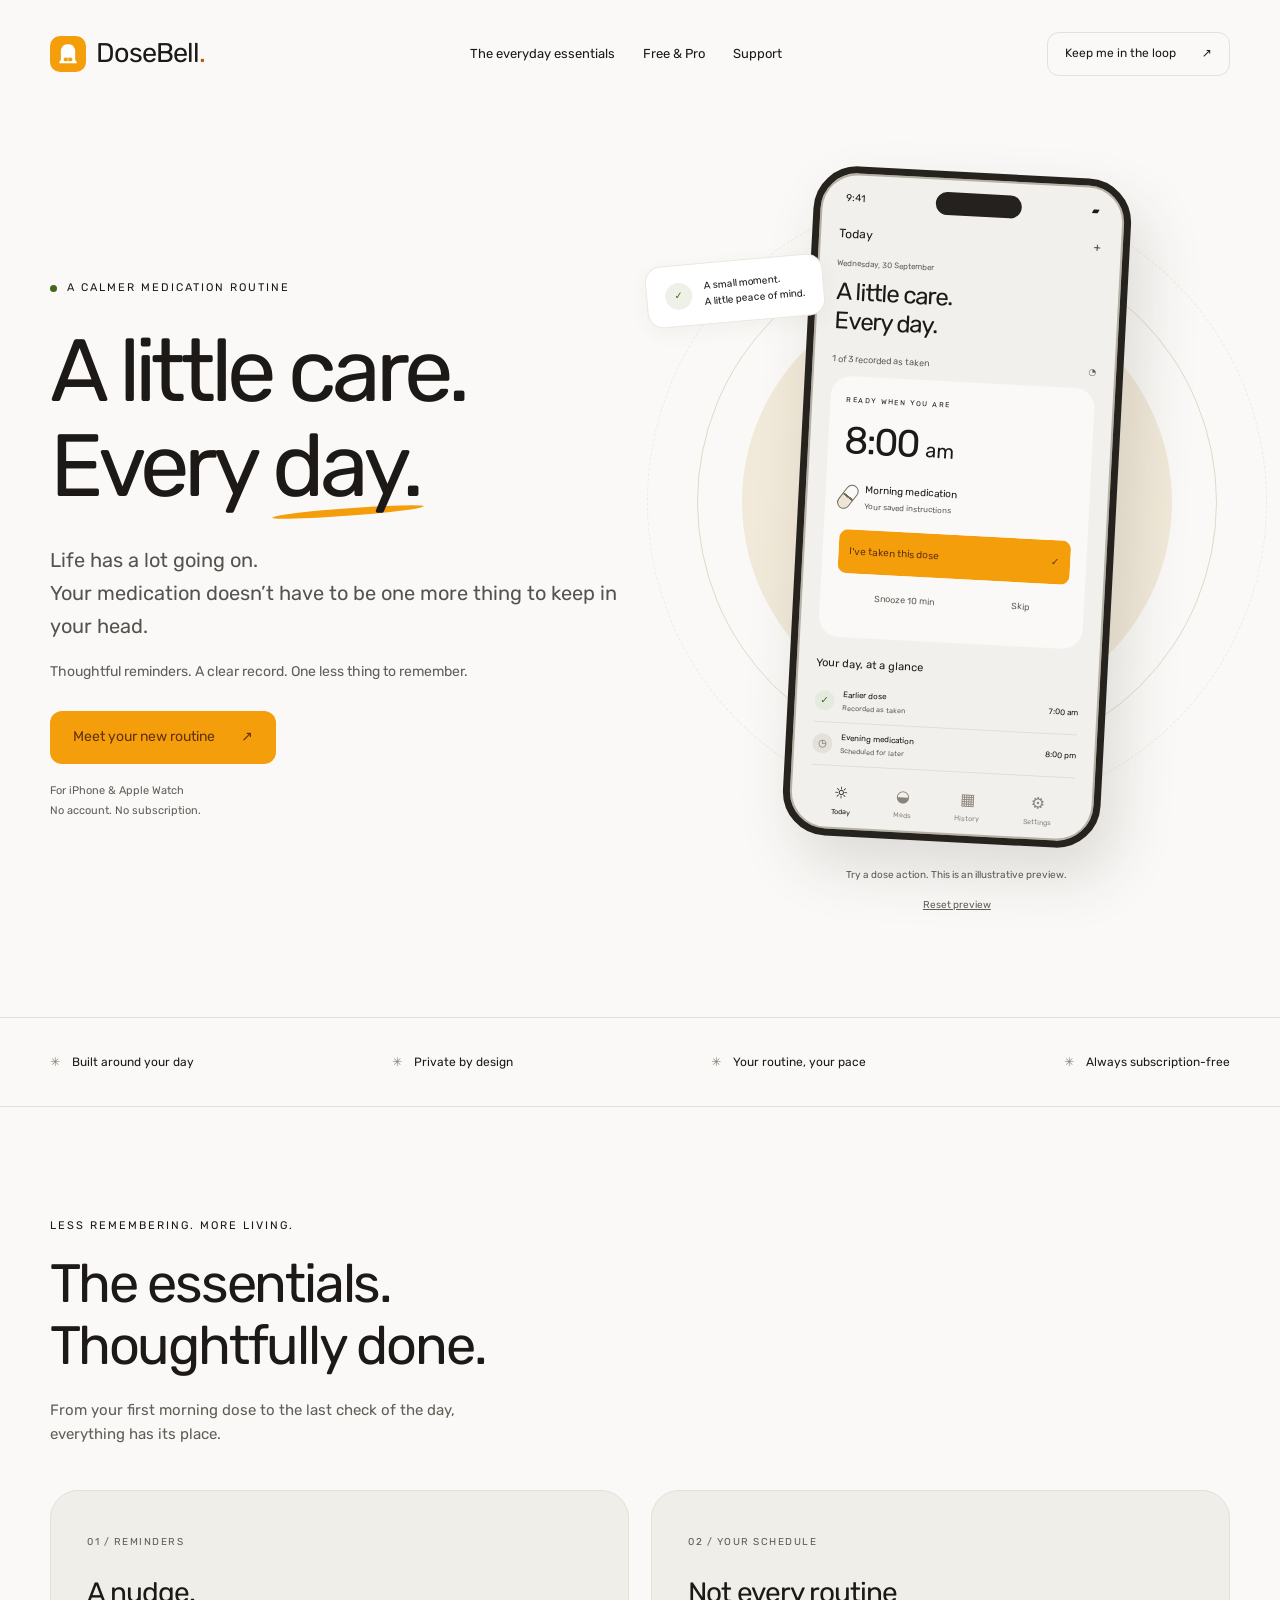
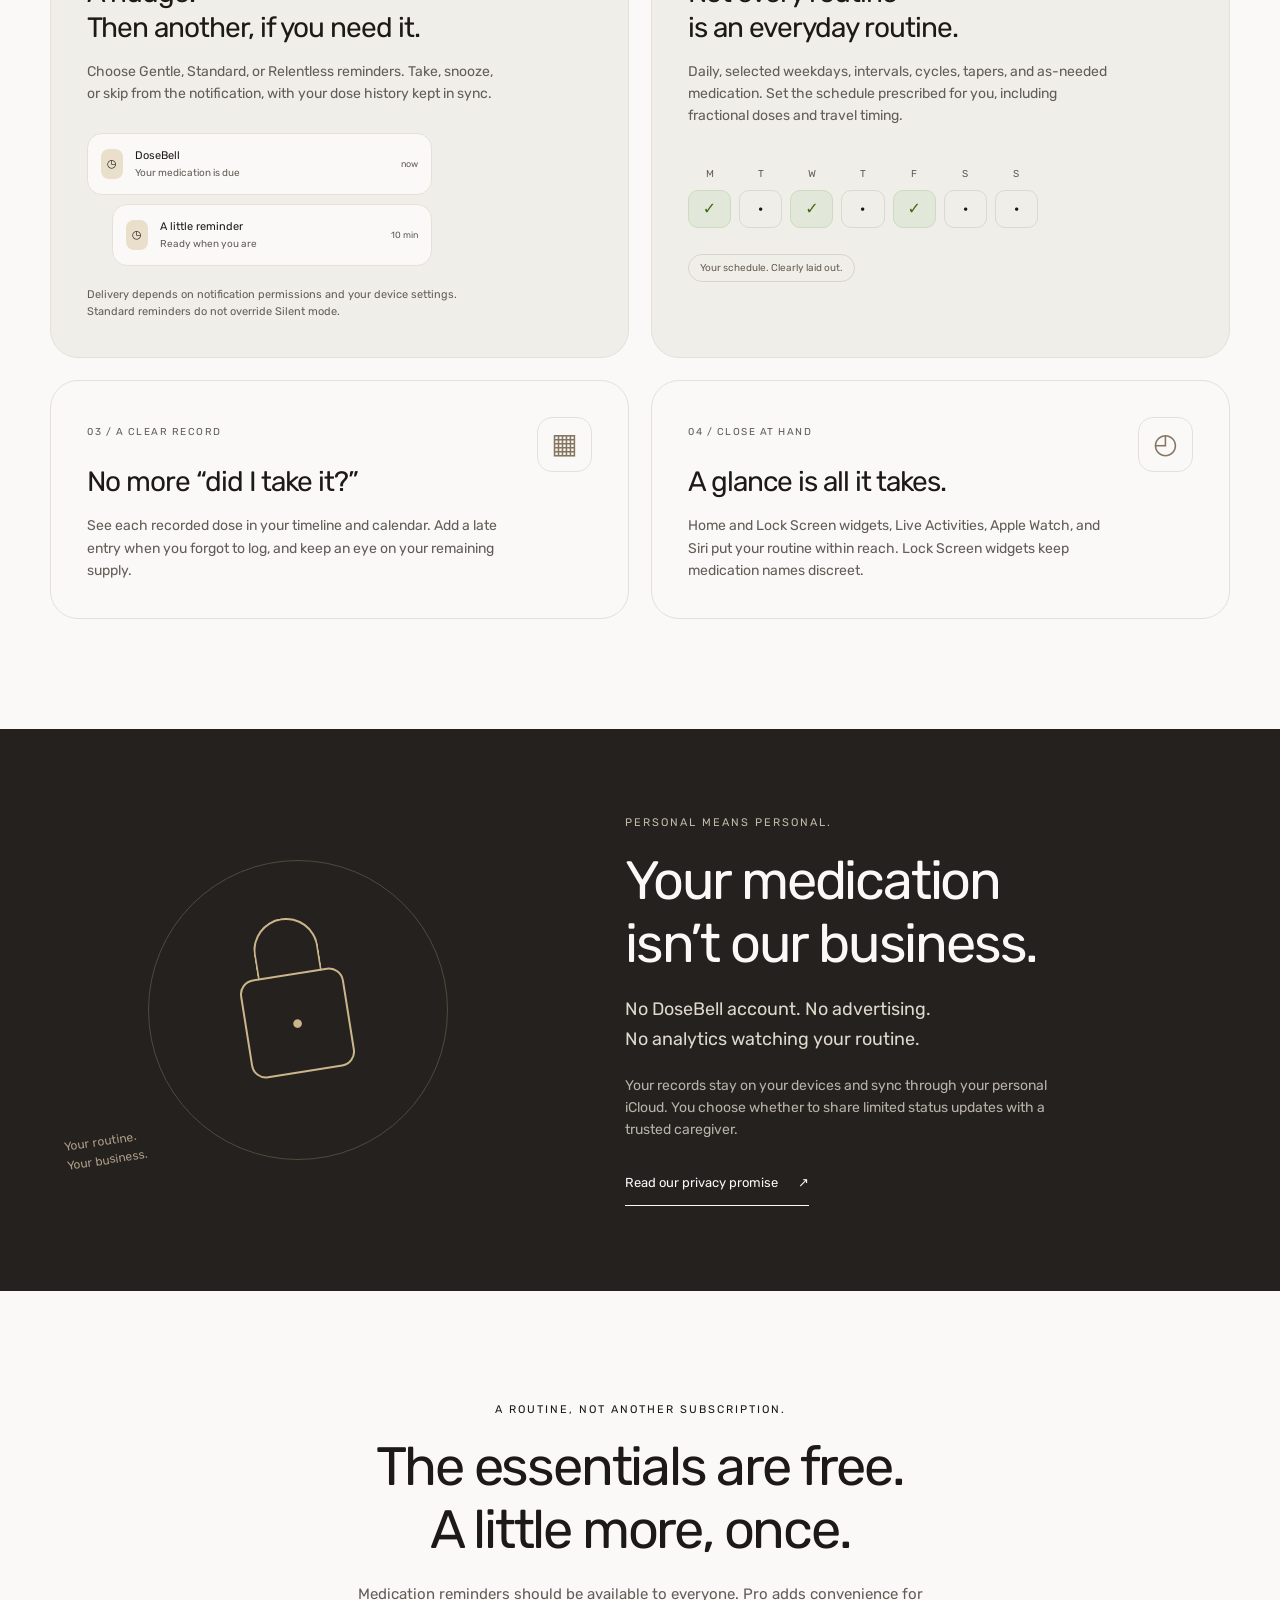
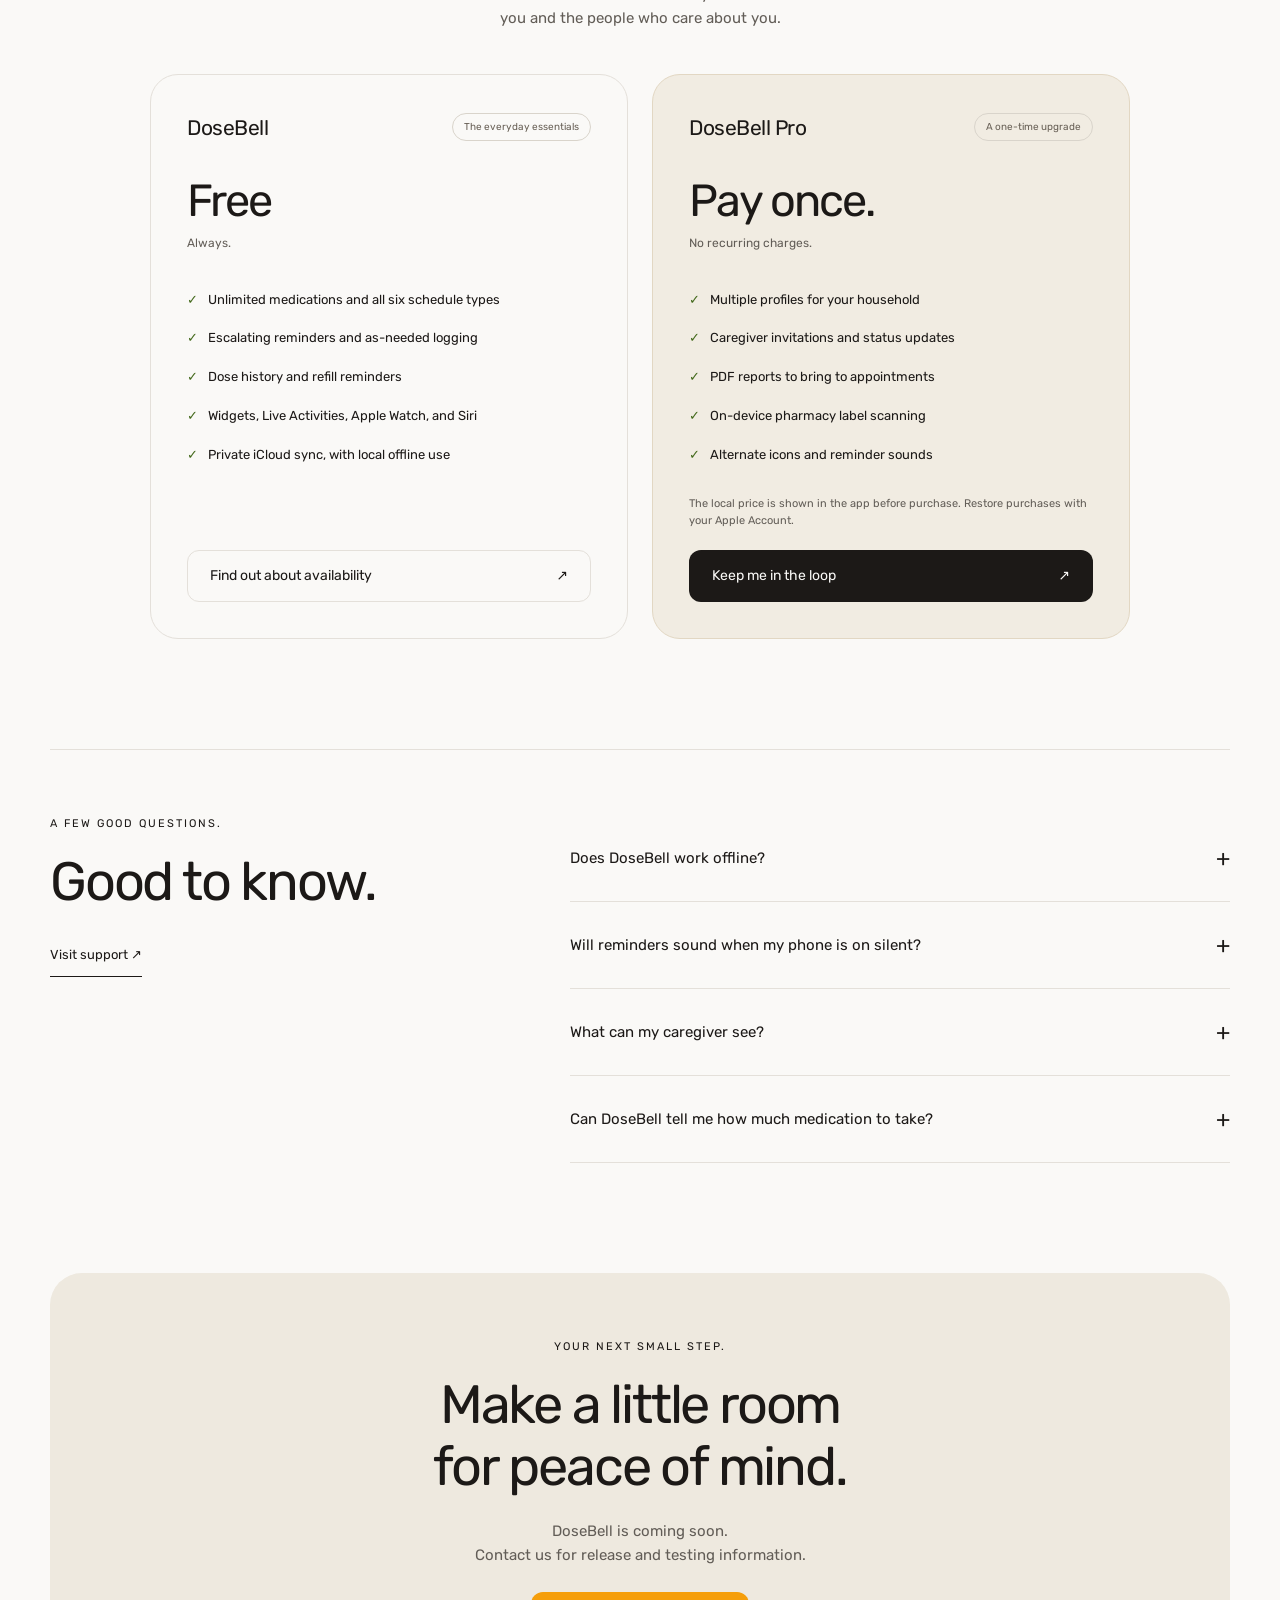
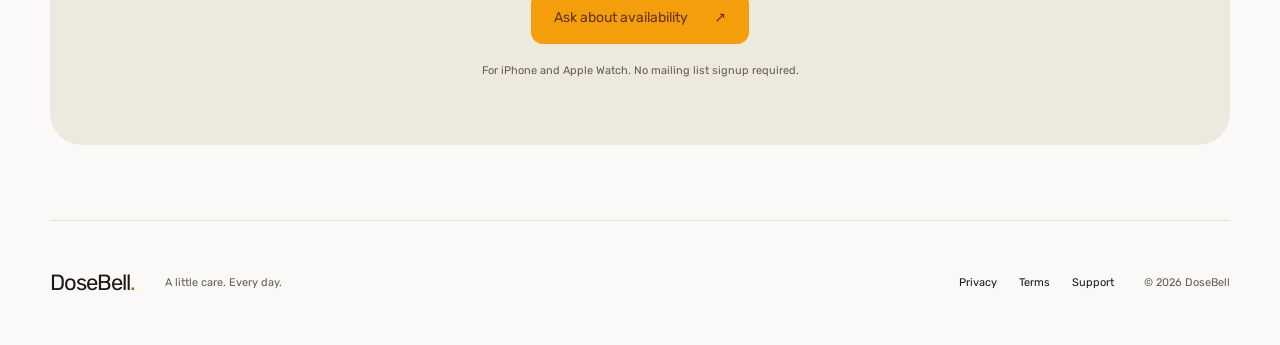
==== commit 0ef1493c: "Clarify DoseBell has not launched yet" ====
--- a/index.html
+++ b/index.html
@@ -348,8 +348,8 @@
               Standard reminders respect Silent mode. Time-sensitive
               notifications can appear through some Focus settings when you
               allow them. Critical Alerts require a separate Apple entitlement
-              and your permission; they are not promised for the current
-              release.
+              and your permission; they are not promised at
+              launch.
             </p>
           </details>
           <details>
@@ -375,7 +375,7 @@
         <p class="eyebrow">Your next small step.</p>
         <h2>Make a little room<br />for peace of mind.</h2>
         <p>
-          We’re getting the rebuilt DoseBell ready.<br />Contact us for release
+          DoseBell is coming soon.<br />Contact us for release
           and testing information.
         </p>
         <a
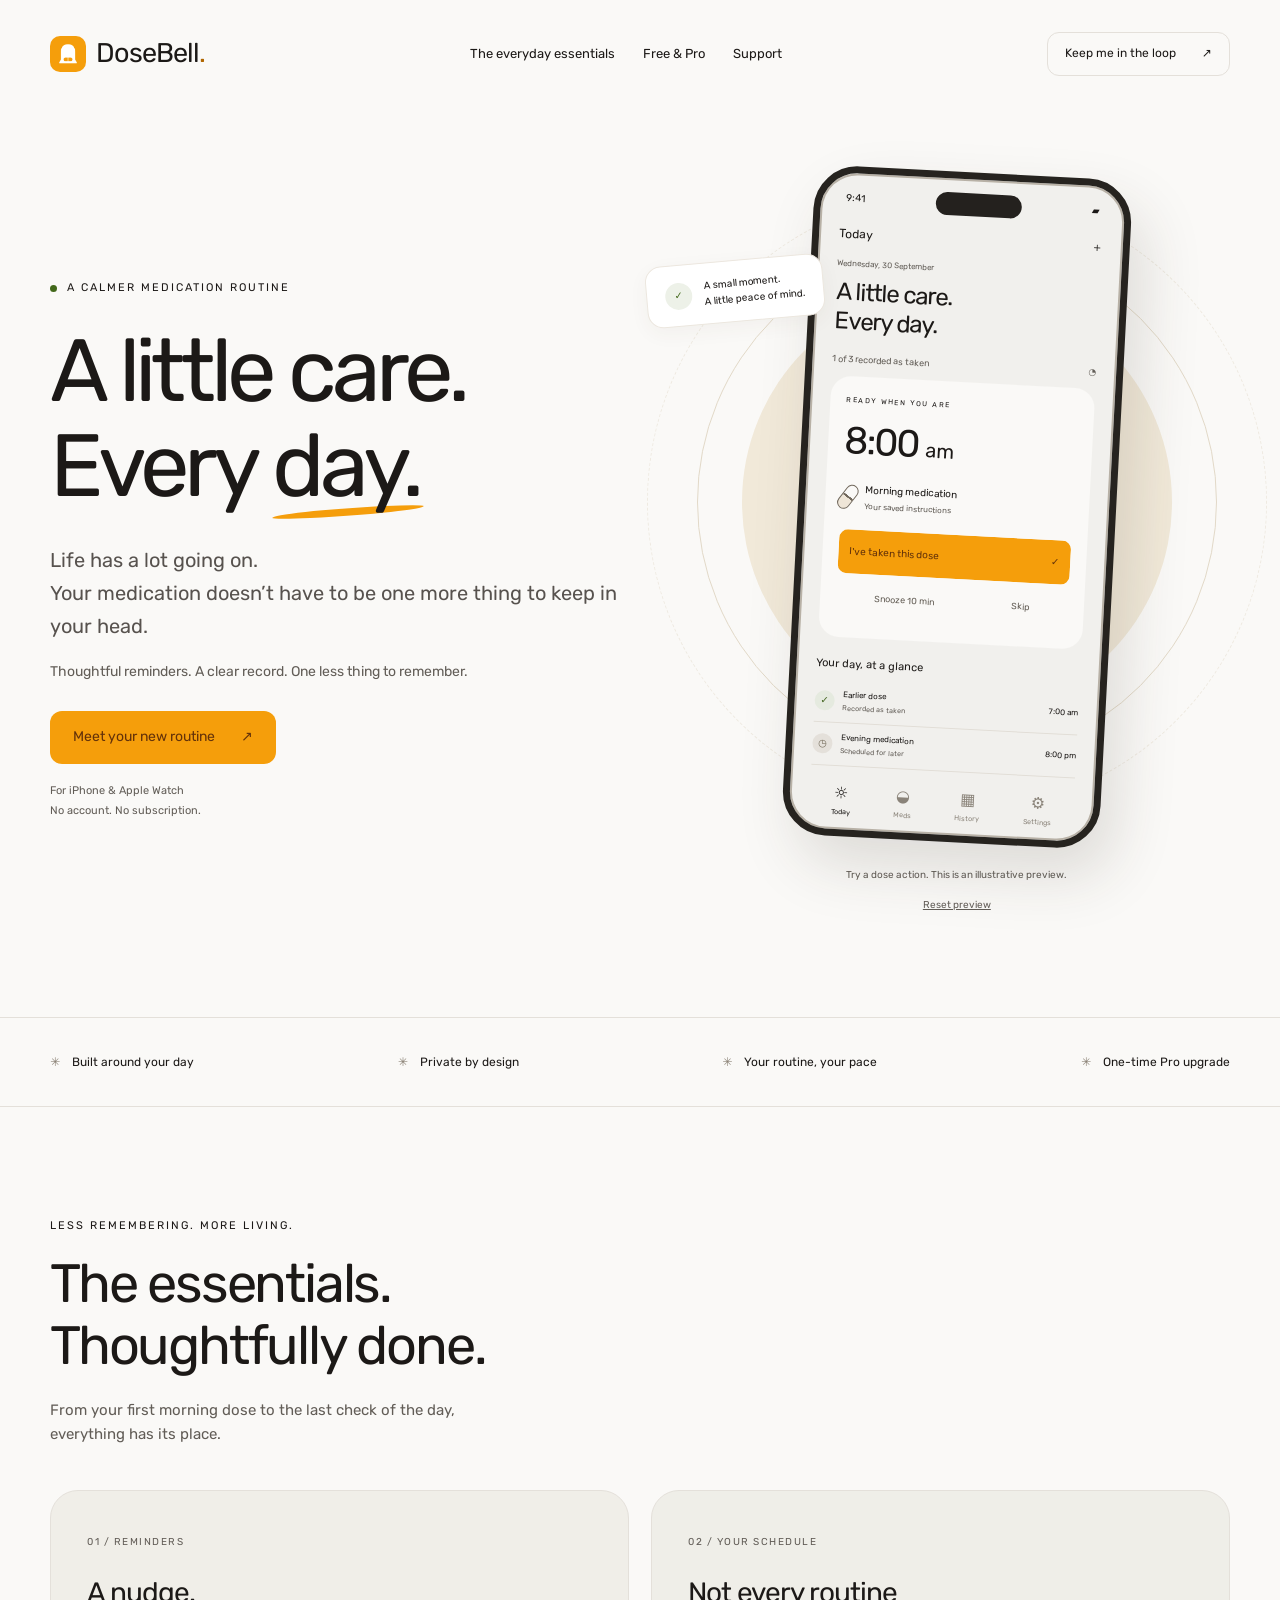
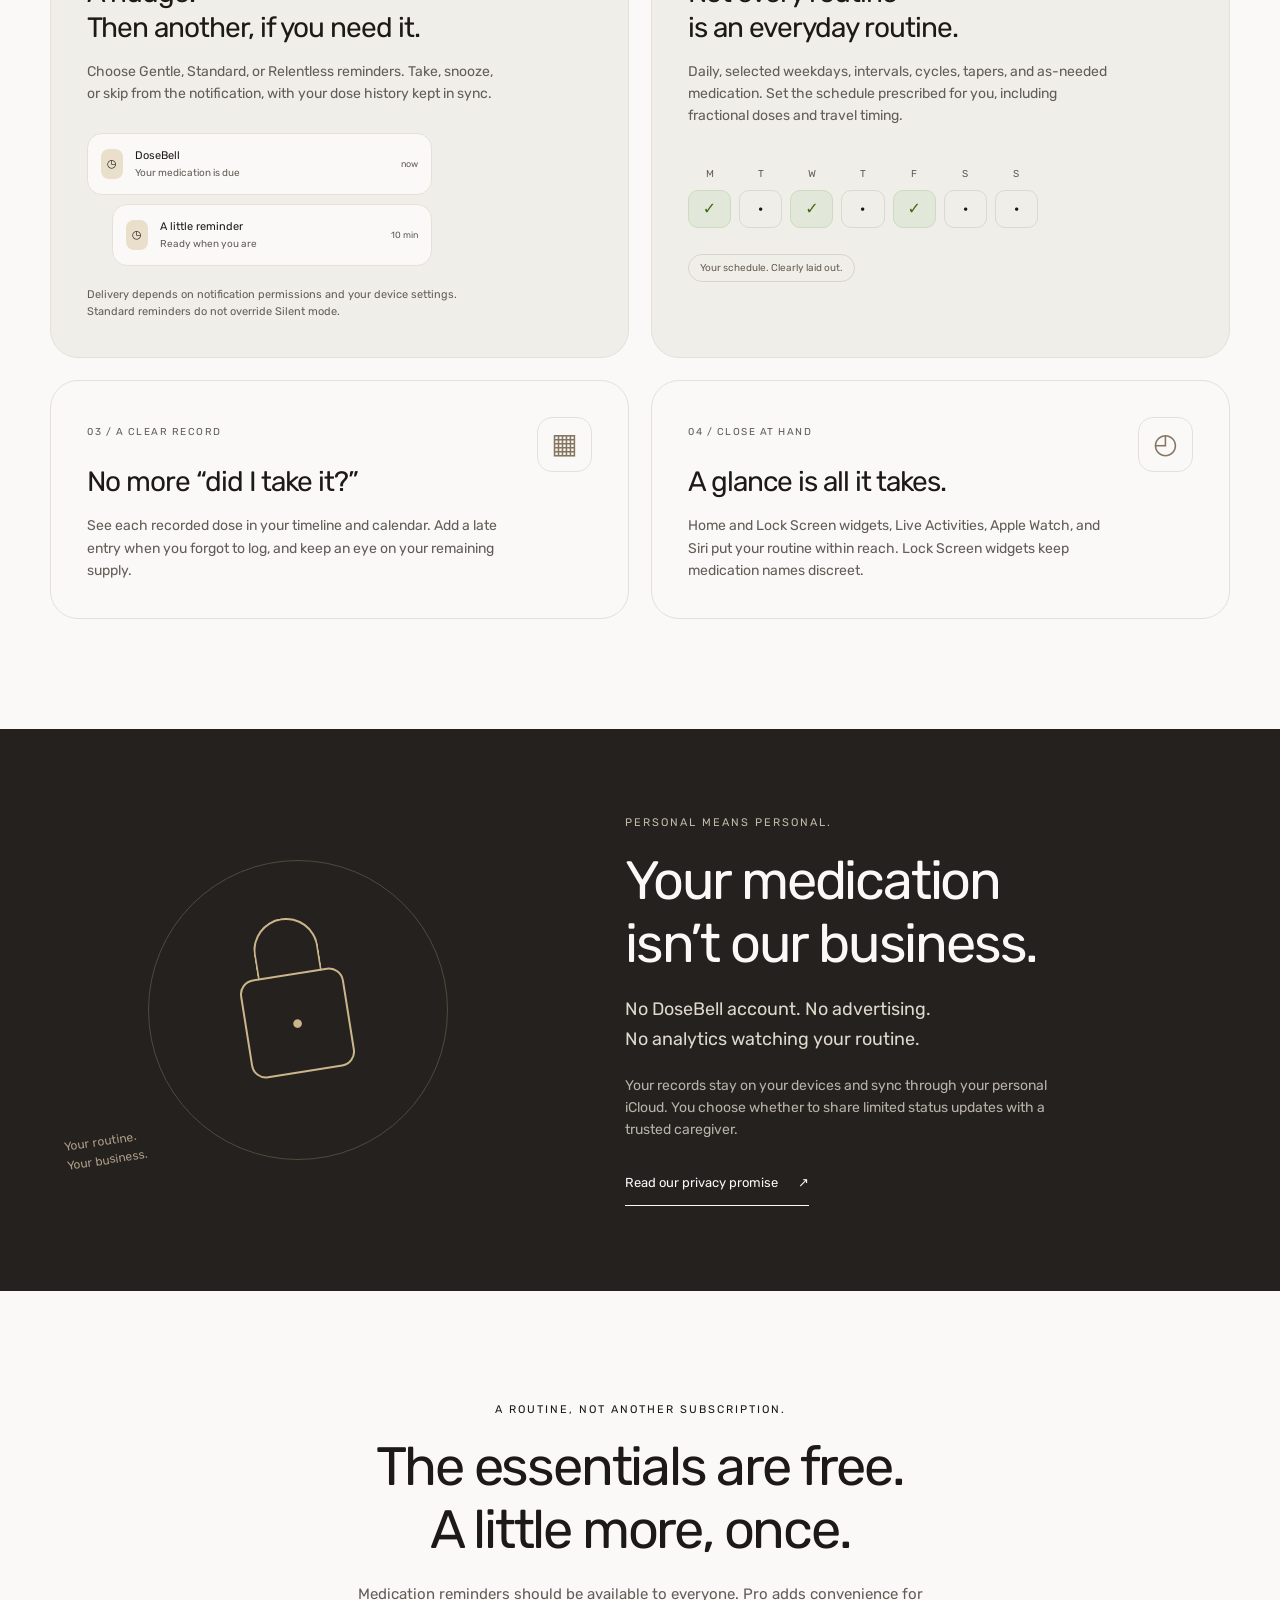
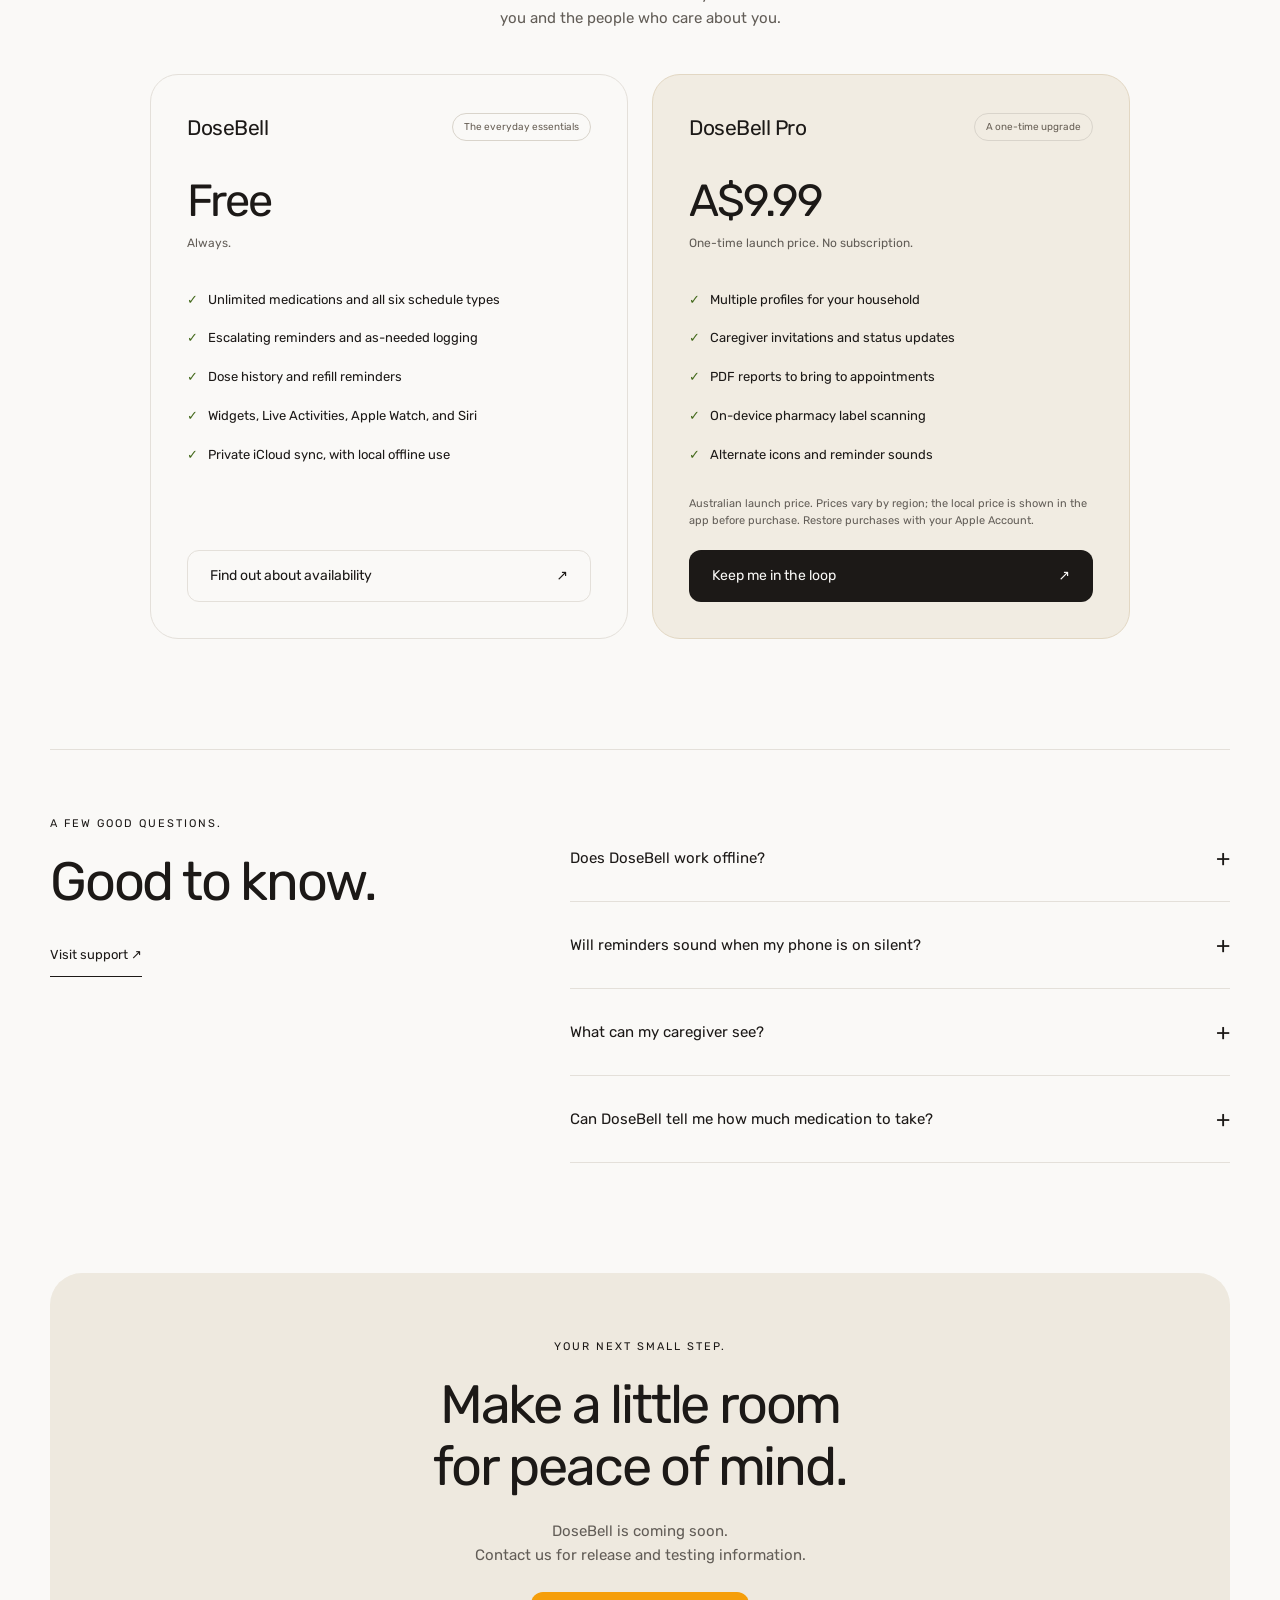
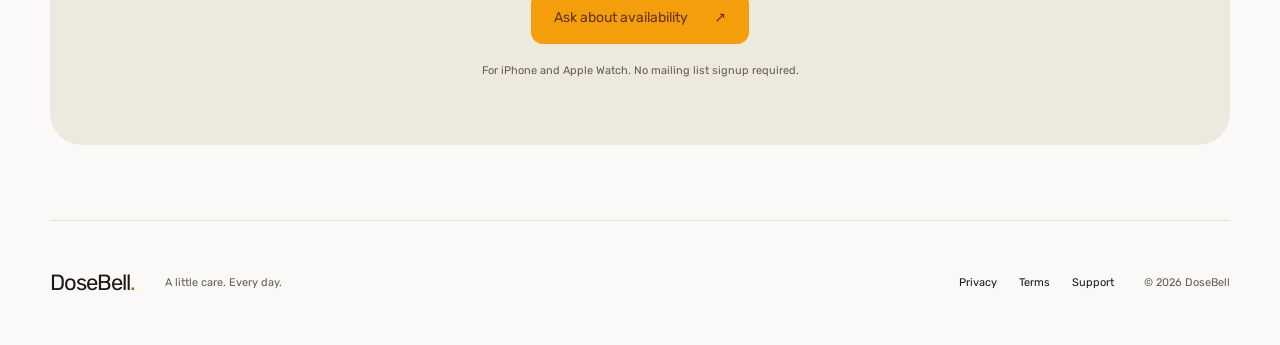
==== commit 8746b681: "Set Pro launch price to A.99 once" ====
--- a/index.html
+++ b/index.html
@@ -173,7 +173,7 @@
         <div class="wrap">
           <span>Built around your day</span><span>Private by design</span
           ><span>Your routine, your pace</span
-          ><span>Always subscription-free</span>
+          ><span>One-time Pro upgrade</span>
         </div>
       </div>
       <section class="section wrap" id="features">
@@ -308,7 +308,7 @@
               <h3>DoseBell Pro</h3>
               <span class="tag">A one-time upgrade</span>
             </div>
-            <div class="price">Pay once.<span>No recurring charges.</span></div>
+            <div class="price">A$9.99<span>One-time launch price. No subscription.</span></div>
             <ul>
               <li>Multiple profiles for your household</li>
               <li>Caregiver invitations and status updates</li>
@@ -317,7 +317,7 @@
               <li>Alternate icons and reminder sounds</li>
             </ul>
             <p class="fine-print">
-              The local price is shown in the app before purchase. Restore
+              Australian launch price. Prices vary by region; the local price is shown in the app before purchase. Restore
               purchases with your Apple Account.
             </p>
             <a class="button dark" href="#availability"
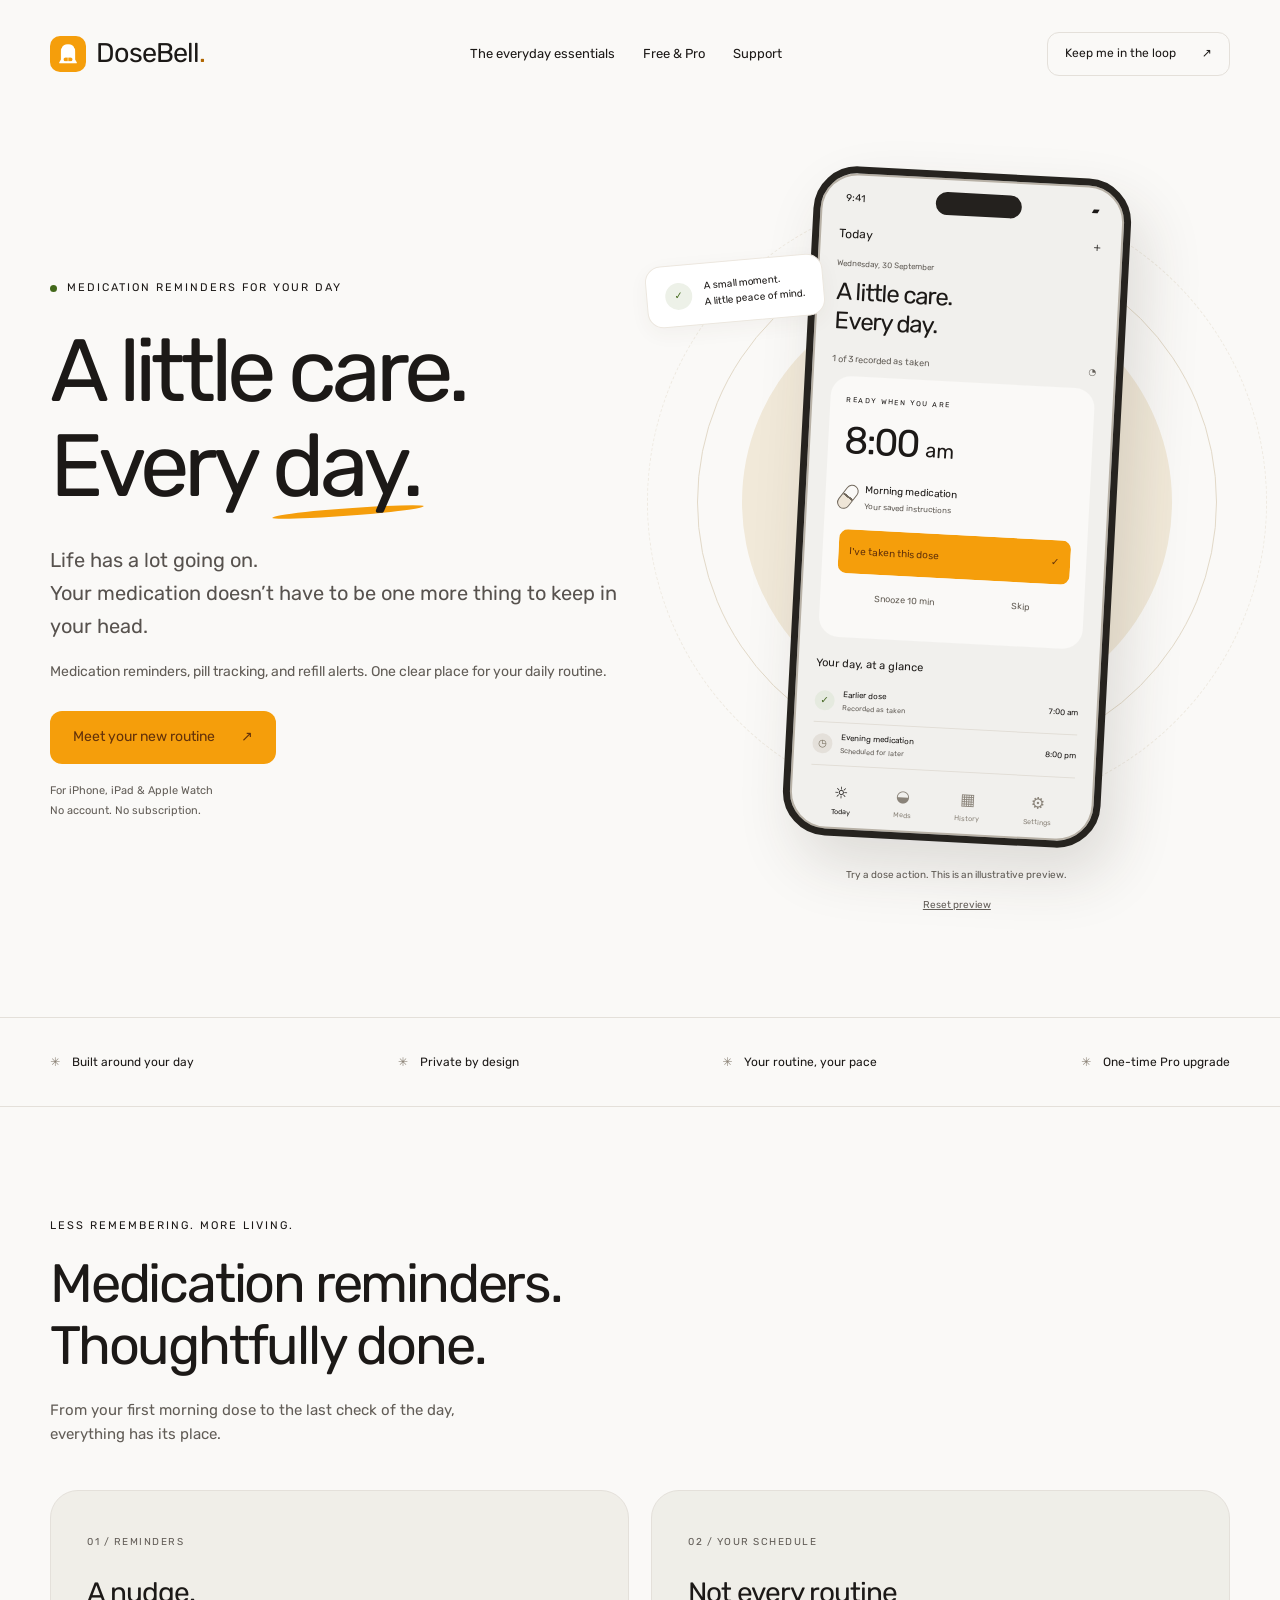
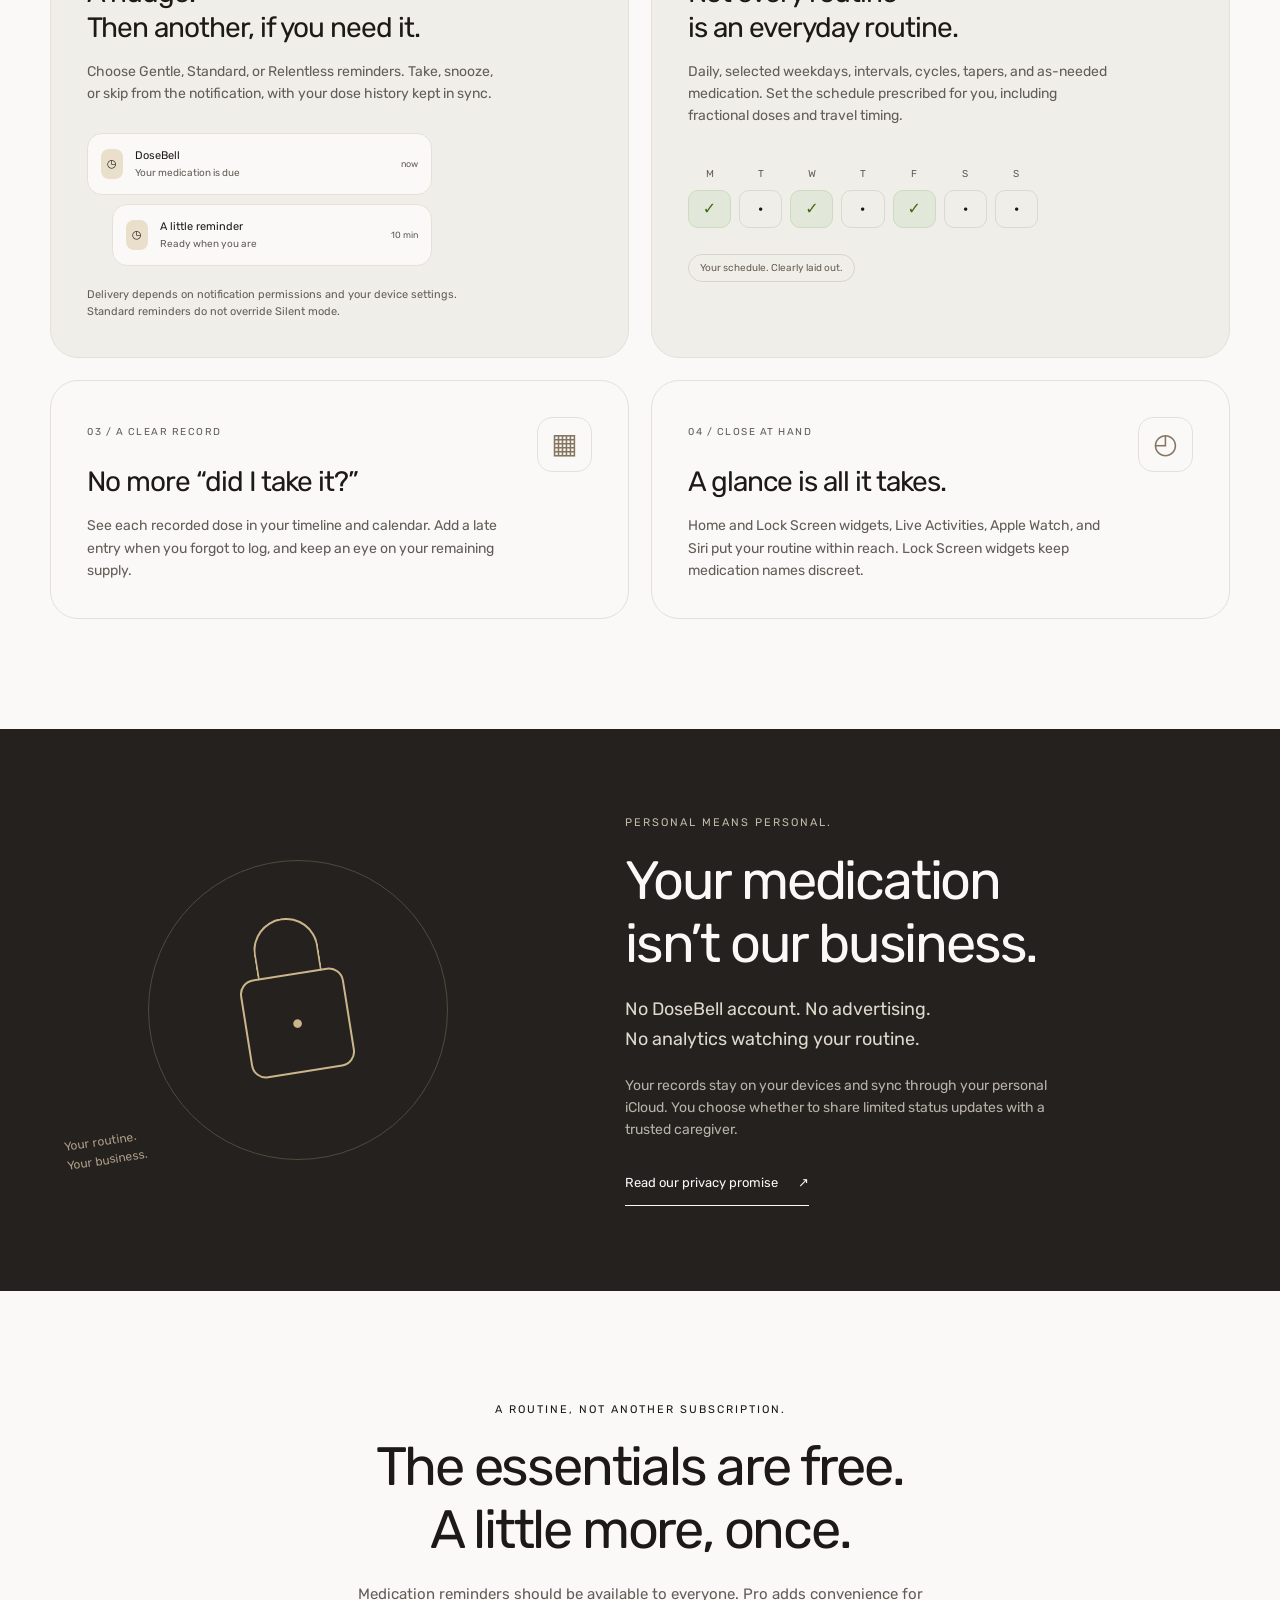
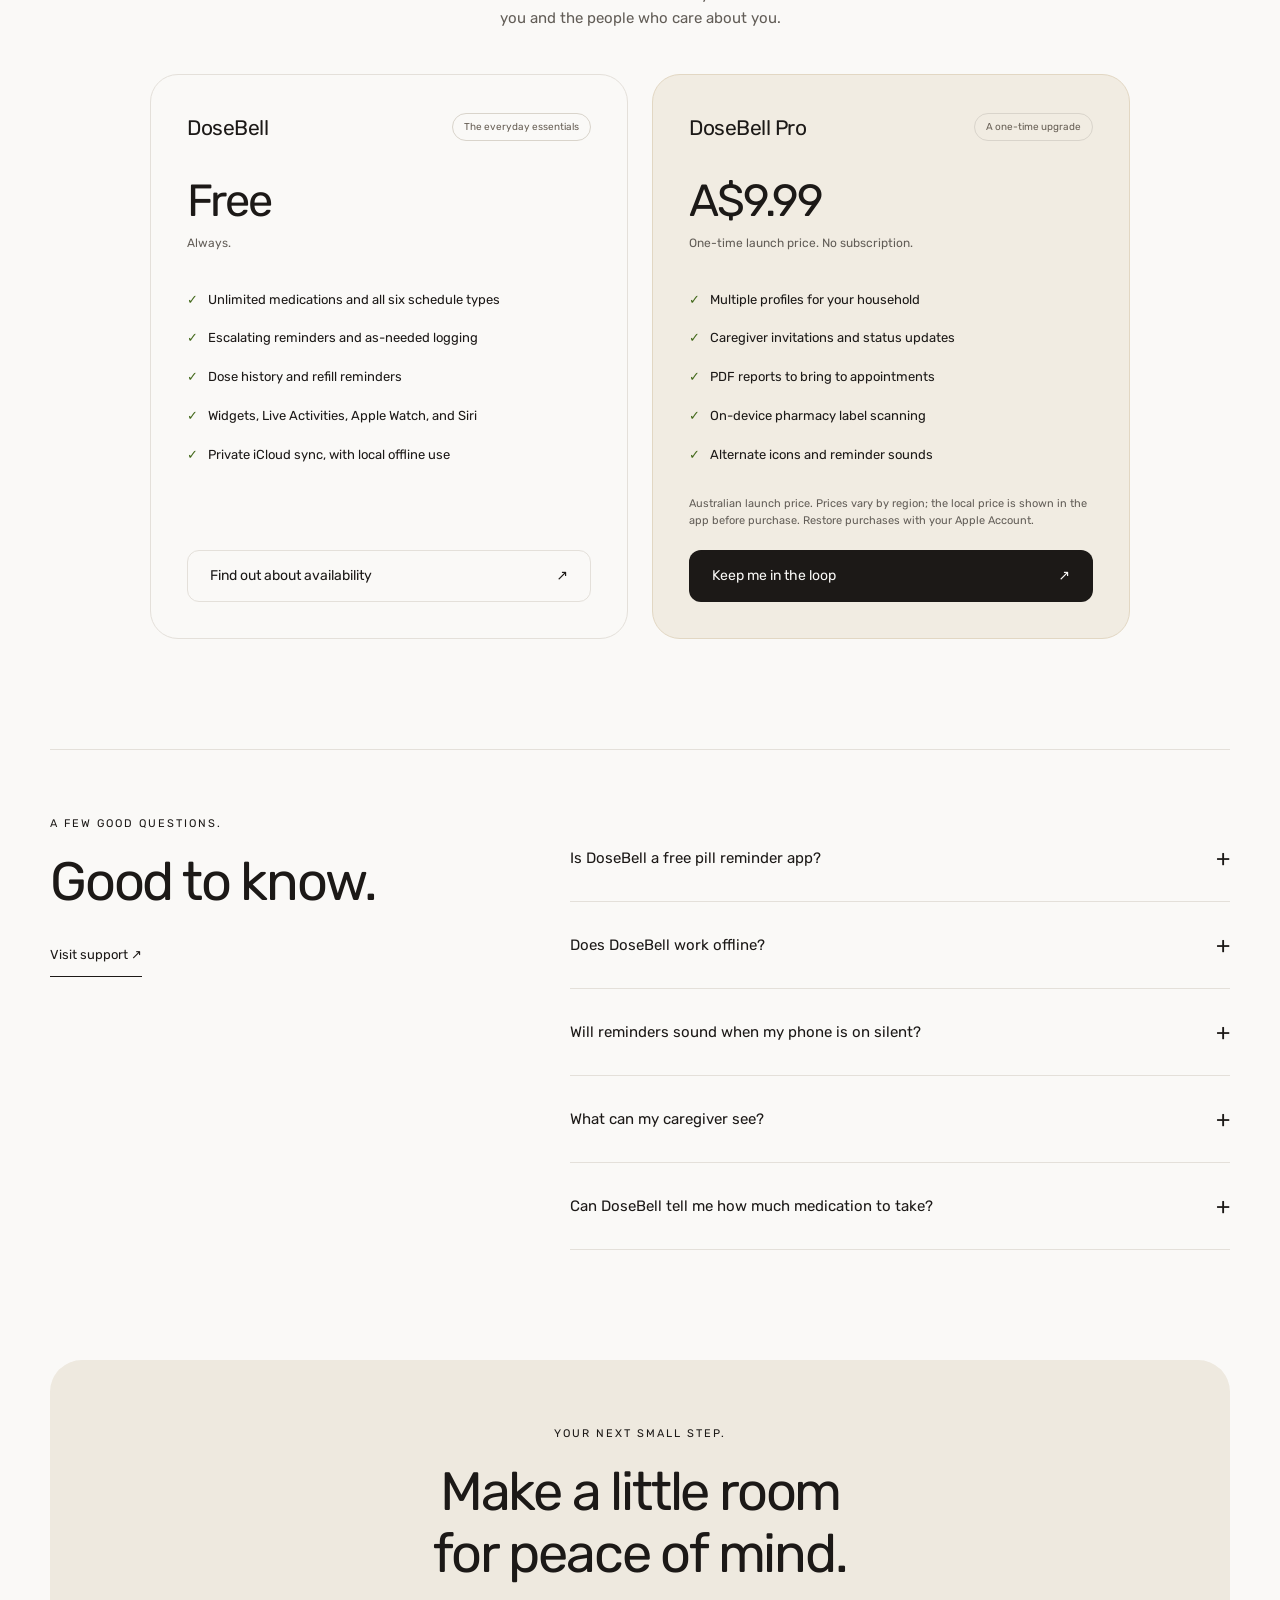
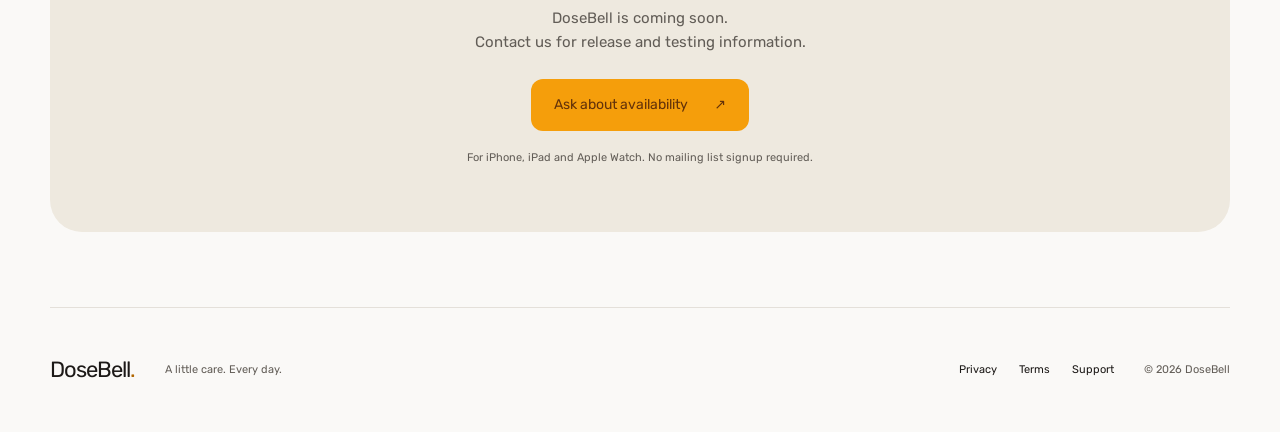
==== commit 1e1830ce: "Improve website SEO and social previews" ====
--- a/index.html
+++ b/index.html
@@ -3,18 +3,12 @@
   <head>
     <meta charset="utf-8" />
     <meta name="viewport" content="width=device-width,initial-scale=1" />
-    <title>DoseBell — A little care. Every day.</title>
-    <meta
-      name="description"
-      content="Make medication part of your routine. DoseBell brings flexible reminders, a clear dose history, and private iCloud sync to iPhone and Apple Watch. No subscription."
-    />
+    <title>DoseBell — Medication &amp; Pill Reminders for iPhone</title>
+    <meta name="description" content="Coming soon: medication reminders, pill tracking and refill alerts for iPhone, iPad and Apple Watch. Free essentials. One-time Pro upgrade." />
     <link rel="canonical" href="https://dosebell.app/" />
     <meta name="theme-color" content="#faf9f7" />
-    <meta property="og:title" content="DoseBell — A little care. Every day." />
-    <meta
-      property="og:description"
-      content="Medication reminders that fit your day. Private by design. No subscription."
-    />
+    <meta property="og:title" content="DoseBell — Medication &amp; Pill Reminders for iPhone" />
+    <meta property="og:description" content="Coming soon: medication reminders, pill tracking and refill alerts for iPhone, iPad and Apple Watch. Free essentials. One-time Pro upgrade." />
     <meta property="og:type" content="website" />
     <meta property="og:url" content="https://dosebell.app/" />
     <meta
@@ -36,14 +30,51 @@
     <script type="application/ld+json">
       {
         "@context": "https://schema.org",
-        "@type": "SoftwareApplication",
-        "name": "DoseBell",
-        "operatingSystem": "iOS 16.1+, watchOS 9.1+",
-        "applicationCategory": "HealthApplication",
-        "description": "Medication reminders and dose tracking for iPhone and Apple Watch.",
-        "url": "https://dosebell.app/"
+        "@graph": [
+          {
+            "@type": "WebSite",
+            "@id": "https://dosebell.app/#website",
+            "name": "DoseBell",
+            "alternateName": "DoseBell: Meds & Reminders",
+            "url": "https://dosebell.app/",
+            "inLanguage": "en-AU",
+            "about": {
+              "@id": "https://dosebell.app/#app"
+            }
+          },
+          {
+            "@type": "SoftwareApplication",
+            "@id": "https://dosebell.app/#app",
+            "name": "DoseBell: Meds & Reminders",
+            "alternateName": "DoseBell",
+            "operatingSystem": "iOS 16.1+, iPadOS 16.1+, watchOS 9.1+",
+            "applicationCategory": "HealthApplication",
+            "description": "Coming soon: medication reminders, pill tracking and refill alerts for iPhone, iPad and Apple Watch. Free essentials. One-time Pro upgrade.",
+            "url": "https://dosebell.app/",
+            "image": "https://dosebell.app/images/appstore-icon-1024.png",
+            "featureList": [
+              "Medication reminders",
+              "Pill and dose tracking",
+              "Flexible medication schedules",
+              "Refill tracking",
+              "Private iCloud sync",
+              "Apple Watch companion",
+              "Optional caregiver sharing with Pro"
+            ],
+            "isAccessibleForFree": true
+          }
+        ]
       }
     </script>
+    <meta property="og:site_name" content="DoseBell" />
+    <meta property="og:locale" content="en_AU" />
+    <meta property="og:image:width" content="1200" />
+    <meta property="og:image:height" content="630" />
+    <meta property="og:image:alt" content="DoseBell — medication reminders and dose tracking" />
+    <meta name="twitter:title" content="DoseBell — Medication &amp; Pill Reminders for iPhone" />
+    <meta name="twitter:description" content="Coming soon: medication reminders, pill tracking and refill alerts for iPhone, iPad and Apple Watch. Free essentials. One-time Pro upgrade." />
+    <meta name="twitter:image" content="https://dosebell.app/images/og-image.png" />
+    <meta name="twitter:image:alt" content="DoseBell — medication reminders and dose tracking" />
   </head>
   <body>
     <a class="skip" href="#main">Skip to content</a>
@@ -68,7 +99,7 @@
       <section class="hero wrap" aria-labelledby="hero-title">
         <div class="hero-copy">
           <p class="eyebrow">
-            <span class="status-dot"></span> A calmer medication routine
+            <span class="status-dot"></span> Medication reminders for your day
           </p>
           <h1 id="hero-title">
             A little care.<br />Every <span class="underline">day.</span>
@@ -78,13 +109,14 @@
             more thing to keep in your head.
           </p>
           <p class="intro">
-            Thoughtful reminders. A clear record. One less thing to remember.
+            Medication reminders, pill tracking, and refill alerts.
+            One clear place for your daily routine.
           </p>
           <a class="button primary" href="#availability"
             >Meet your new routine <span aria-hidden="true">↗</span></a
           >
           <div class="hero-notes">
-            <span>For iPhone & Apple Watch</span
+            <span>For iPhone, iPad & Apple Watch</span
             ><span>No account. No subscription.</span>
           </div>
         </div>
@@ -179,7 +211,7 @@
       <section class="section wrap" id="features">
         <div class="section-heading">
           <p class="eyebrow">Less remembering. More living.</p>
-          <h2>The essentials.<br />Thoughtfully done.</h2>
+          <h2>Medication reminders.<br />Thoughtfully done.</h2>
           <p>
             From your first morning dose to the last check of the day,
             everything has its place.
@@ -334,6 +366,15 @@
         </div>
         <div class="faq-list">
           <details>
+            <summary>Is DoseBell a free pill reminder app?</summary>
+            <p>
+              At launch, medication reminders, all schedule types, dose history,
+              refill tracking, widgets, and Apple Watch support will be free.
+              DoseBell Pro adds profiles, caregiver sharing, PDF reports, label
+              scanning, and personalisation with a one-time purchase.
+            </p>
+          </details>
+          <details>
             <summary>Does DoseBell work offline?</summary>
             <p>
               Yes. You can add medications, log doses, and receive
@@ -356,8 +397,8 @@
             <summary>What can my caregiver see?</summary>
             <p>
               Only the status updates you choose to share through an invitation:
-              progress and recent dose statuses with times. Medication names are
-              optional. Your full medication database stays private. Updates can
+              today’s progress, weekly adherence, and missed-dose updates.
+              Medication names are optional. Your full medication database stays private. Updates can
               be delayed when devices are offline or inactive.
             </p>
           </details>
@@ -383,7 +424,7 @@
           href="mailto:support@dosebell.app?subject=DoseBell%20release%20updates"
           >Ask about availability <span aria-hidden="true">↗</span></a
         ><small
-          >For iPhone and Apple Watch. No mailing list signup required.</small
+          >For iPhone, iPad and Apple Watch. No mailing list signup required.</small
         >
       </section>
     </main>
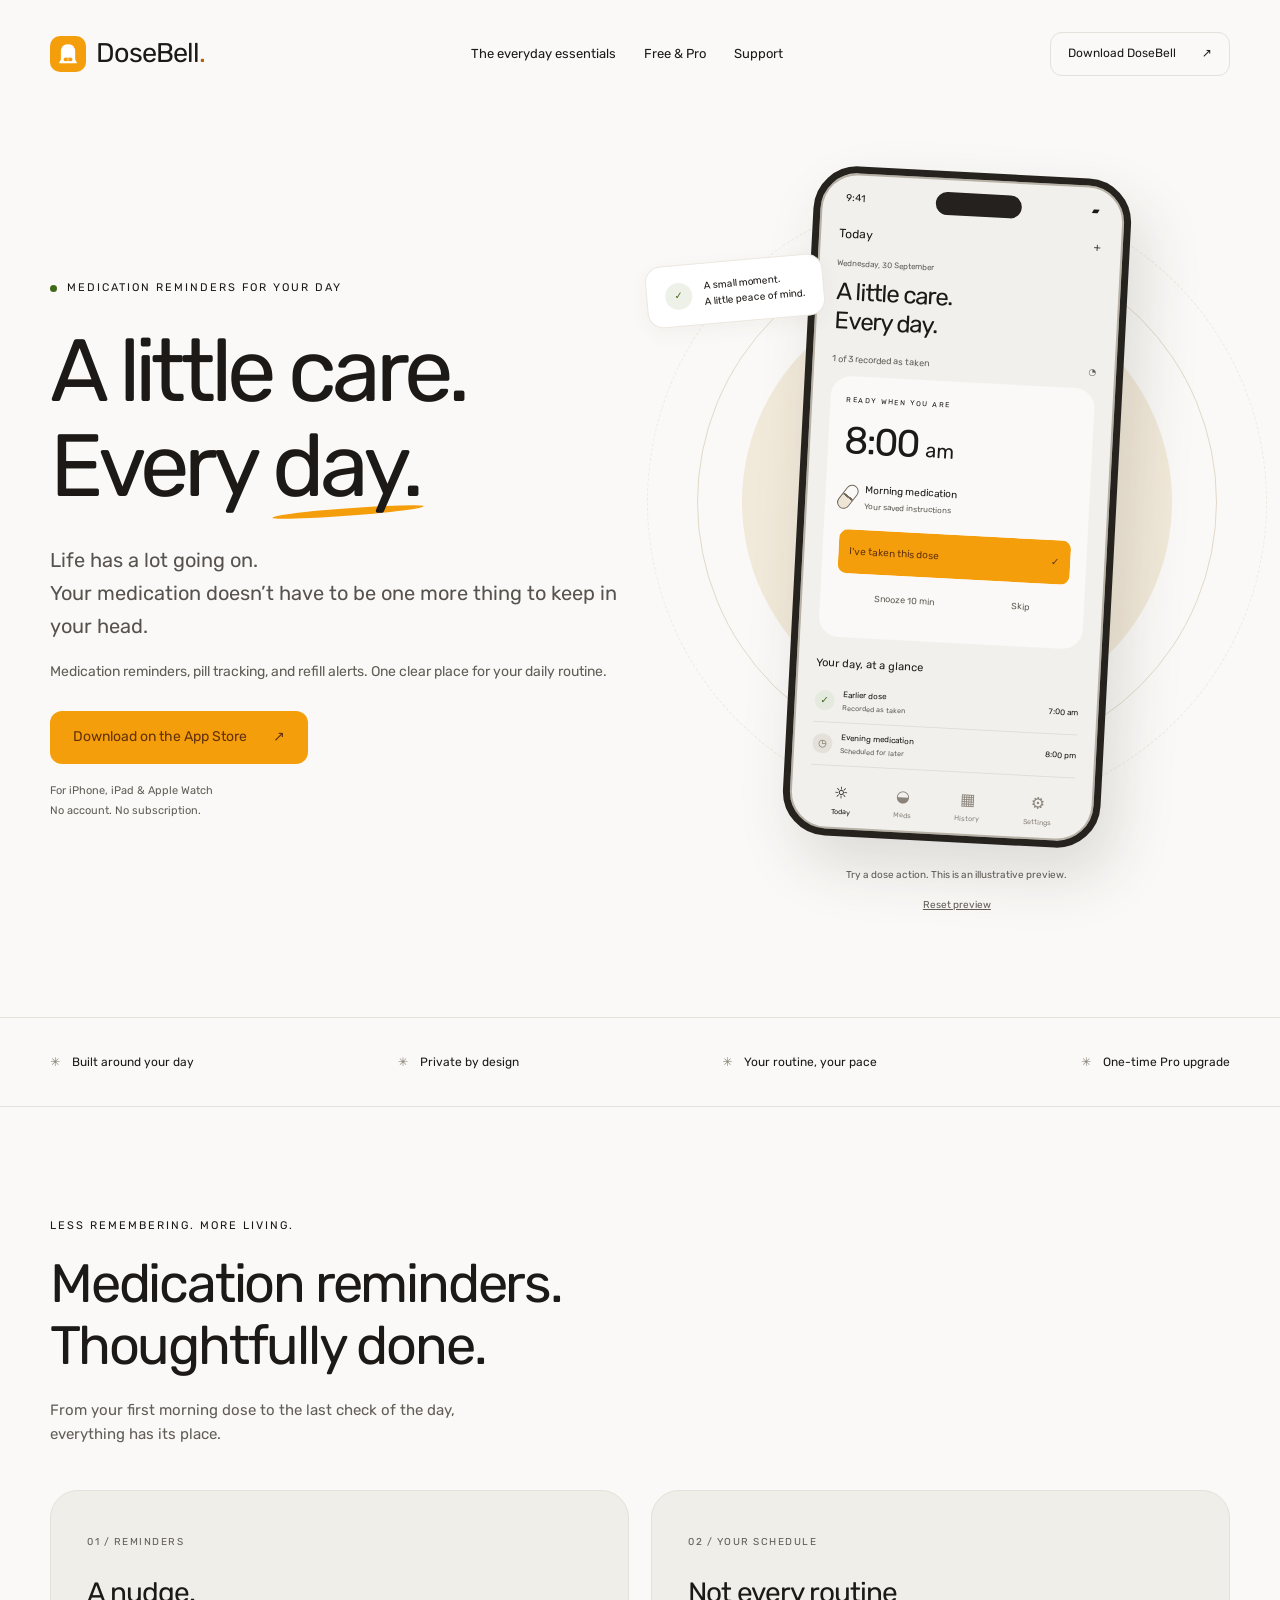
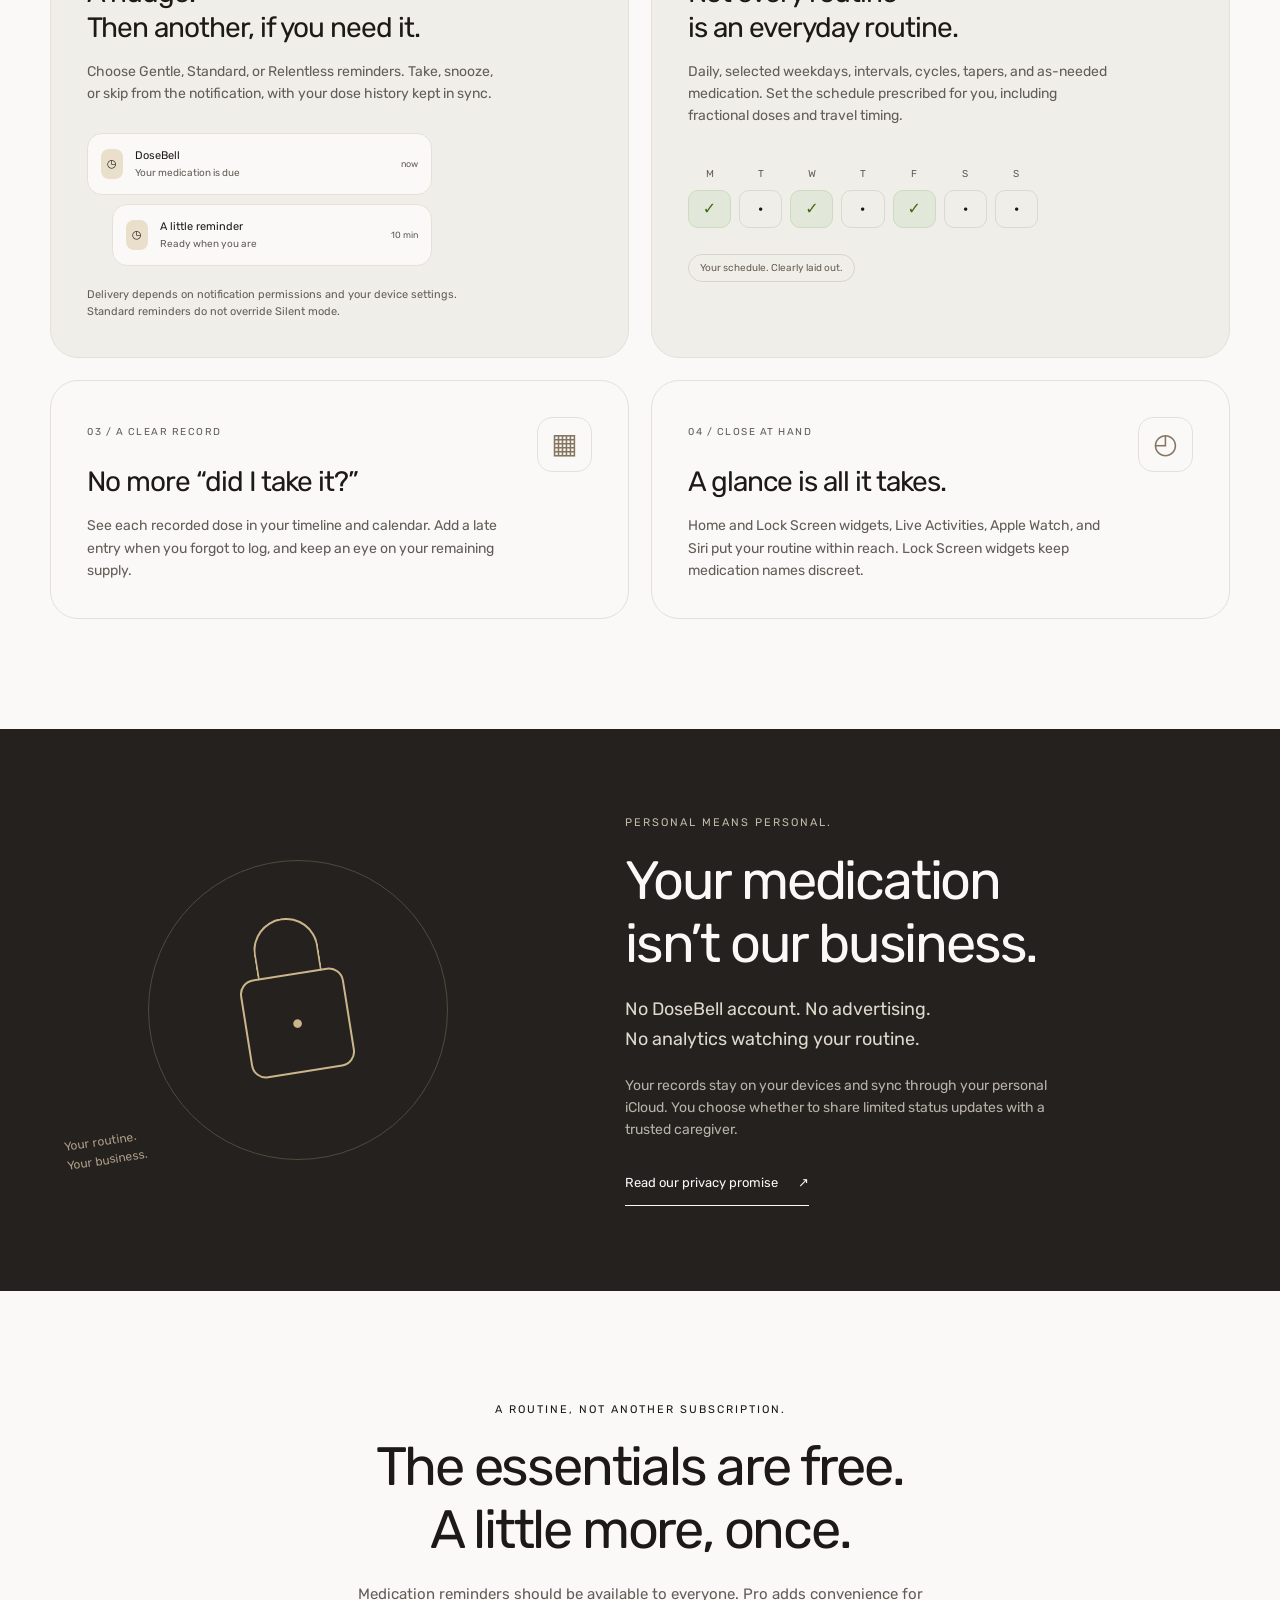
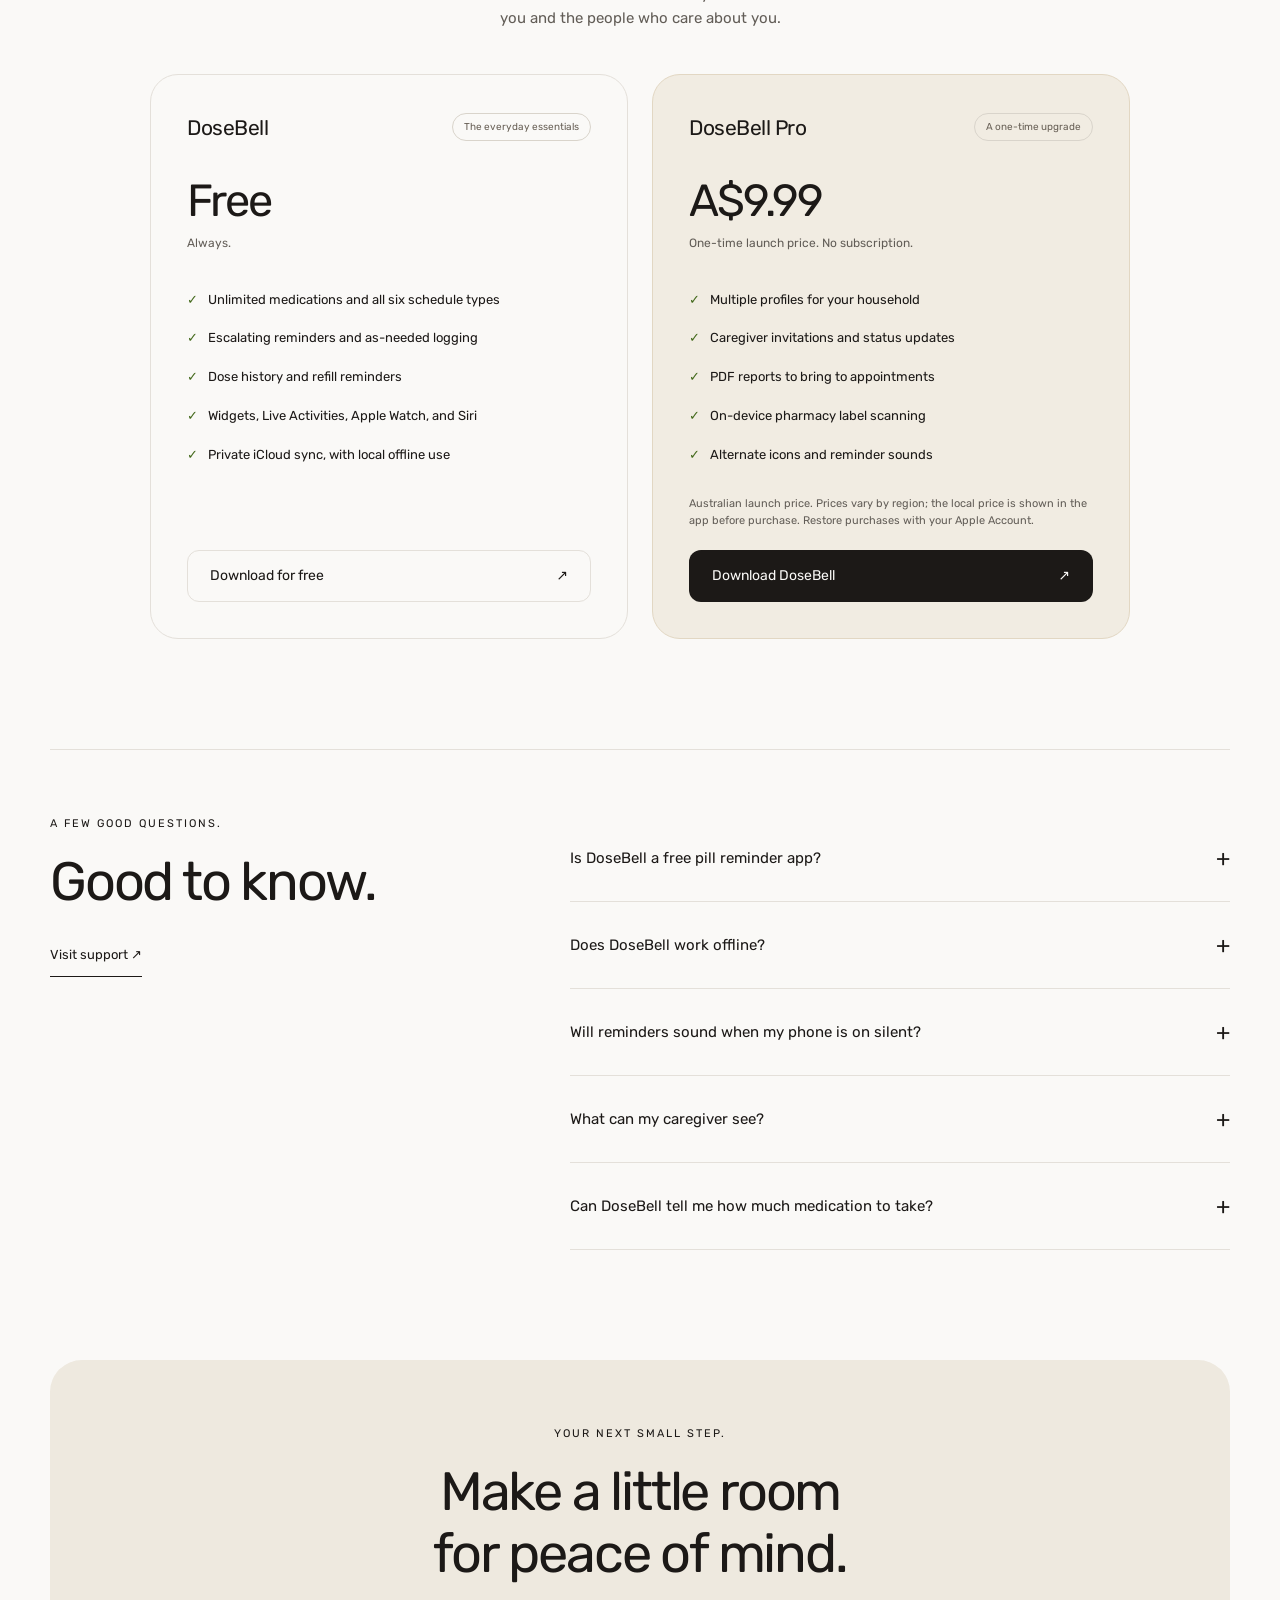
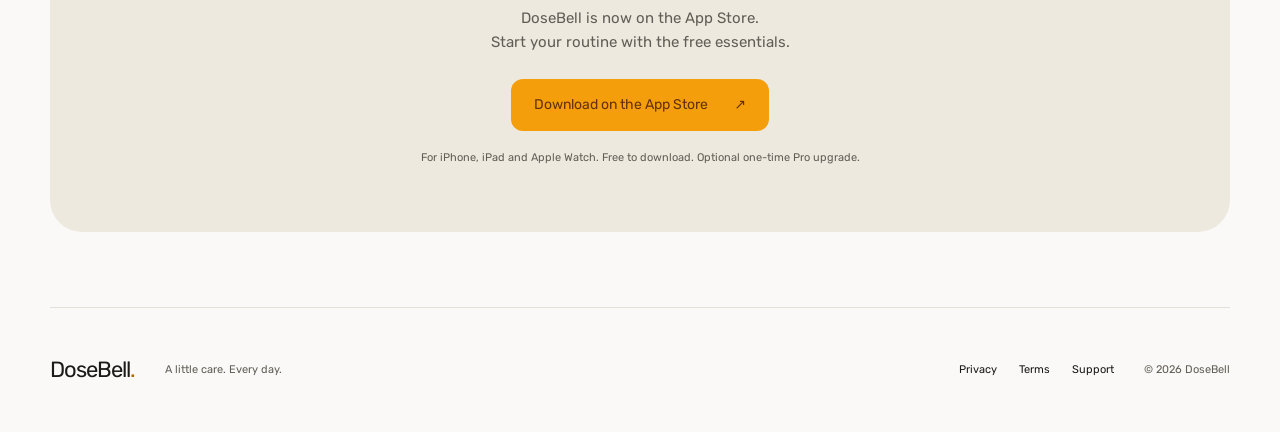
==== commit 99e32dd1: "Launch website with App Store download links" ====
--- a/index.html
+++ b/index.html
@@ -4,11 +4,12 @@
     <meta charset="utf-8" />
     <meta name="viewport" content="width=device-width,initial-scale=1" />
     <title>DoseBell — Medication &amp; Pill Reminders for iPhone</title>
-    <meta name="description" content="Coming soon: medication reminders, pill tracking and refill alerts for iPhone, iPad and Apple Watch. Free essentials. One-time Pro upgrade." />
+    <meta name="description" content="Medication reminders, pill tracking and refill alerts for iPhone, iPad and Apple Watch. Free essentials. One-time Pro upgrade." />
     <link rel="canonical" href="https://dosebell.app/" />
+    <meta name="apple-itunes-app" content="app-id=6817605318" />
     <meta name="theme-color" content="#faf9f7" />
     <meta property="og:title" content="DoseBell — Medication &amp; Pill Reminders for iPhone" />
-    <meta property="og:description" content="Coming soon: medication reminders, pill tracking and refill alerts for iPhone, iPad and Apple Watch. Free essentials. One-time Pro upgrade." />
+    <meta property="og:description" content="Medication reminders, pill tracking and refill alerts for iPhone, iPad and Apple Watch. Free essentials. One-time Pro upgrade." />
     <meta property="og:type" content="website" />
     <meta property="og:url" content="https://dosebell.app/" />
     <meta
@@ -49,9 +50,10 @@
             "alternateName": "DoseBell",
             "operatingSystem": "iOS 16.1+, iPadOS 16.1+, watchOS 9.1+",
             "applicationCategory": "HealthApplication",
-            "description": "Coming soon: medication reminders, pill tracking and refill alerts for iPhone, iPad and Apple Watch. Free essentials. One-time Pro upgrade.",
+            "description": "Medication reminders, pill tracking and refill alerts for iPhone, iPad and Apple Watch. Free essentials. One-time Pro upgrade.",
             "url": "https://dosebell.app/",
             "image": "https://dosebell.app/images/appstore-icon-1024.png",
+            "downloadUrl": "https://apps.apple.com/us/app/dosebell-meds-reminders/id6817605318",
             "featureList": [
               "Medication reminders",
               "Pill and dose tracking",
@@ -72,7 +74,7 @@
     <meta property="og:image:height" content="630" />
     <meta property="og:image:alt" content="DoseBell — medication reminders and dose tracking" />
     <meta name="twitter:title" content="DoseBell — Medication &amp; Pill Reminders for iPhone" />
-    <meta name="twitter:description" content="Coming soon: medication reminders, pill tracking and refill alerts for iPhone, iPad and Apple Watch. Free essentials. One-time Pro upgrade." />
+    <meta name="twitter:description" content="Medication reminders, pill tracking and refill alerts for iPhone, iPad and Apple Watch. Free essentials. One-time Pro upgrade." />
     <meta name="twitter:image" content="https://dosebell.app/images/og-image.png" />
     <meta name="twitter:image:alt" content="DoseBell — medication reminders and dose tracking" />
   </head>
@@ -91,8 +93,8 @@
         <a href="#features">The everyday essentials</a
         ><a href="#pricing">Free & Pro</a><a href="/support/">Support</a>
       </nav>
-      <a class="button small outline" href="#availability"
-        >Keep me in the loop <span aria-hidden="true">↗</span></a
+      <a class="button small outline" href="https://apps.apple.com/us/app/dosebell-meds-reminders/id6817605318"
+        >Download DoseBell <span aria-hidden="true">↗</span></a
       >
     </header>
     <main id="main">
@@ -112,8 +114,8 @@
             Medication reminders, pill tracking, and refill alerts.
             One clear place for your daily routine.
           </p>
-          <a class="button primary" href="#availability"
-            >Meet your new routine <span aria-hidden="true">↗</span></a
+          <a class="button primary" href="https://apps.apple.com/us/app/dosebell-meds-reminders/id6817605318"
+            >Download on the App Store <span aria-hidden="true">↗</span></a
           >
           <div class="hero-notes">
             <span>For iPhone, iPad & Apple Watch</span
@@ -331,8 +333,8 @@
               <li>Widgets, Live Activities, Apple Watch, and Siri</li>
               <li>Private iCloud sync, with local offline use</li>
             </ul>
-            <a class="button outline" href="#availability"
-              >Find out about availability <span aria-hidden="true">↗</span></a
+            <a class="button outline" href="https://apps.apple.com/us/app/dosebell-meds-reminders/id6817605318"
+              >Download for free <span aria-hidden="true">↗</span></a
             >
           </article>
           <article class="price-card pro-card">
@@ -352,8 +354,8 @@
               Australian launch price. Prices vary by region; the local price is shown in the app before purchase. Restore
               purchases with your Apple Account.
             </p>
-            <a class="button dark" href="#availability"
-              >Keep me in the loop <span aria-hidden="true">↗</span></a
+            <a class="button dark" href="https://apps.apple.com/us/app/dosebell-meds-reminders/id6817605318"
+              >Download DoseBell <span aria-hidden="true">↗</span></a
             >
           </article>
         </div>
@@ -368,8 +370,8 @@
           <details>
             <summary>Is DoseBell a free pill reminder app?</summary>
             <p>
-              At launch, medication reminders, all schedule types, dose history,
-              refill tracking, widgets, and Apple Watch support will be free.
+              Medication reminders, all schedule types, dose history,
+              refill tracking, widgets, and Apple Watch support are free.
               DoseBell Pro adds profiles, caregiver sharing, PDF reports, label
               scanning, and personalisation with a one-time purchase.
             </p>
@@ -389,8 +391,7 @@
               Standard reminders respect Silent mode. Time-sensitive
               notifications can appear through some Focus settings when you
               allow them. Critical Alerts require a separate Apple entitlement
-              and your permission; they are not promised at
-              launch.
+              and your permission; they are not available in this release.
             </p>
           </details>
           <details>
@@ -416,15 +417,14 @@
         <p class="eyebrow">Your next small step.</p>
         <h2>Make a little room<br />for peace of mind.</h2>
         <p>
-          DoseBell is coming soon.<br />Contact us for release
-          and testing information.
+          DoseBell is now on the App Store.<br />Start your routine with the free essentials.
         </p>
         <a
           class="button primary"
-          href="mailto:support@dosebell.app?subject=DoseBell%20release%20updates"
-          >Ask about availability <span aria-hidden="true">↗</span></a
+          href="https://apps.apple.com/us/app/dosebell-meds-reminders/id6817605318"
+          >Download on the App Store <span aria-hidden="true">↗</span></a
         ><small
-          >For iPhone, iPad and Apple Watch. No mailing list signup required.</small
+          >For iPhone, iPad and Apple Watch. Free to download. Optional one-time Pro upgrade.</small
         >
       </section>
     </main>
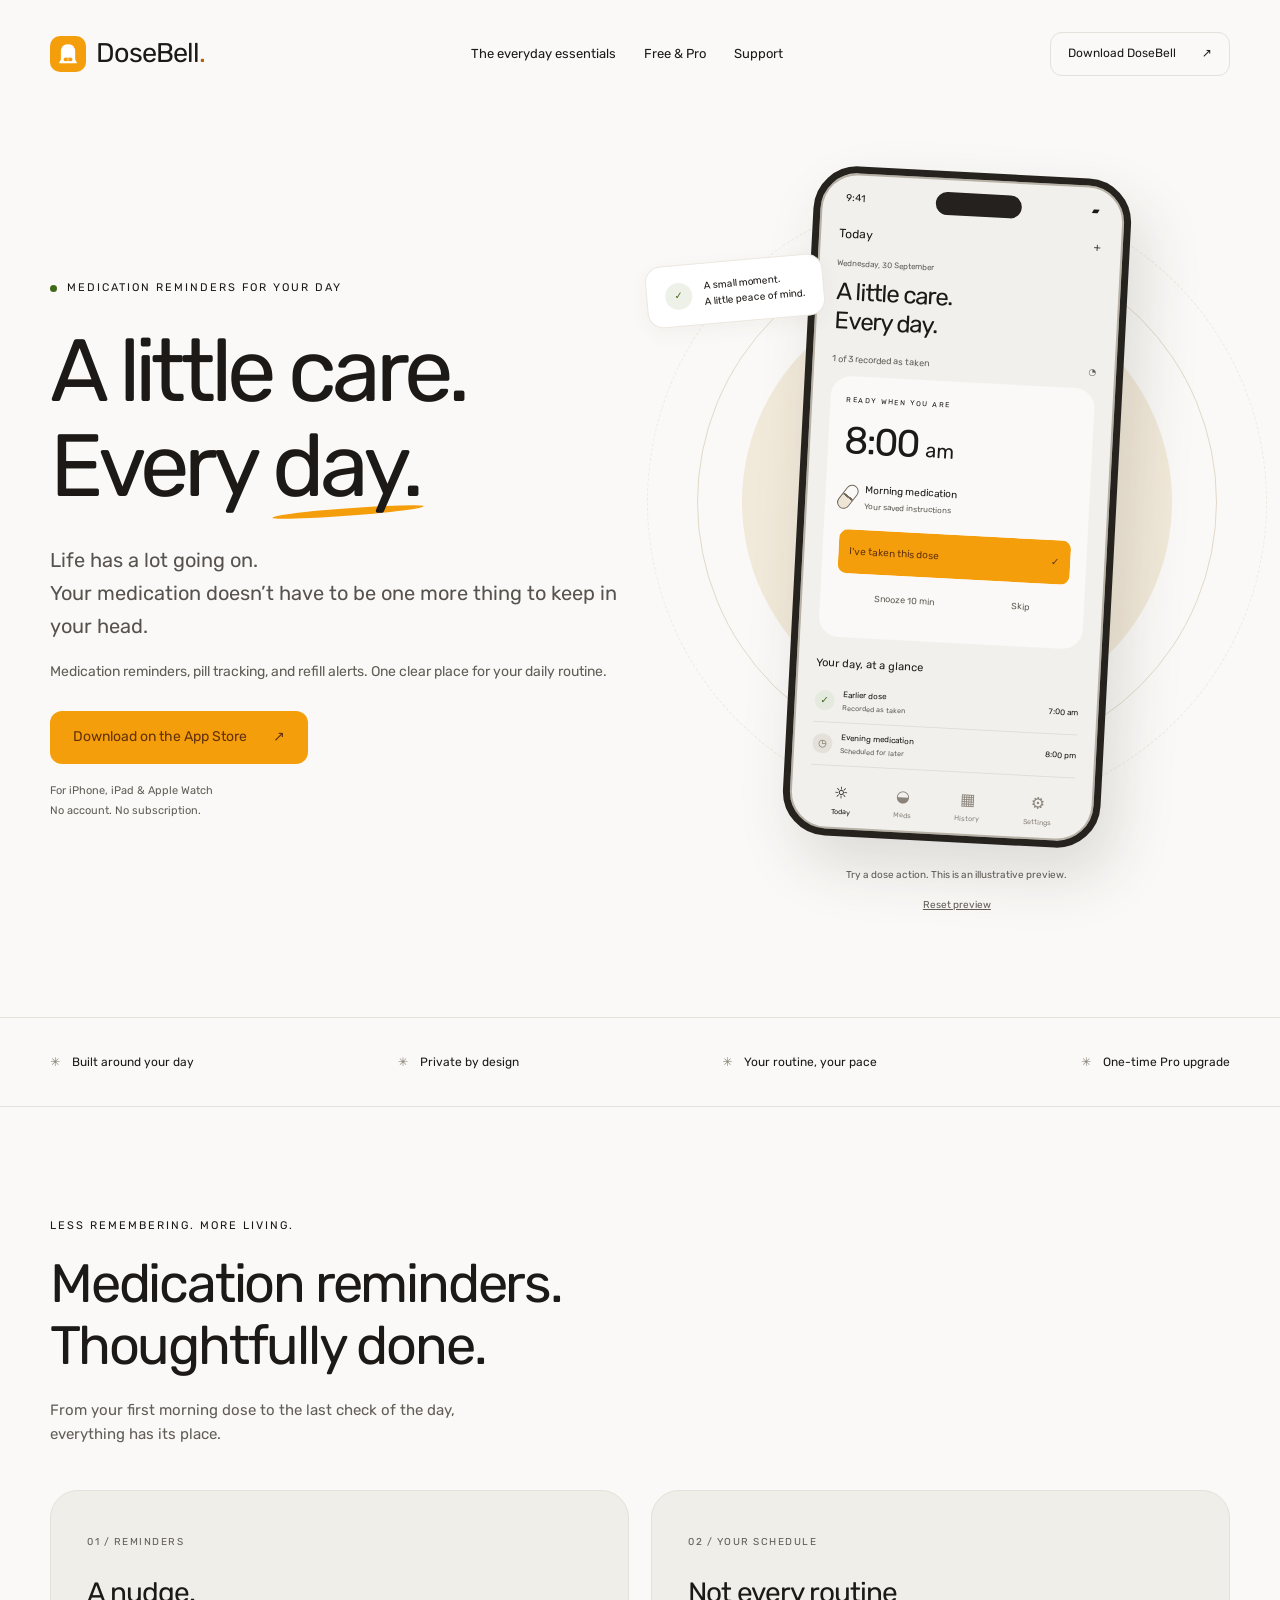
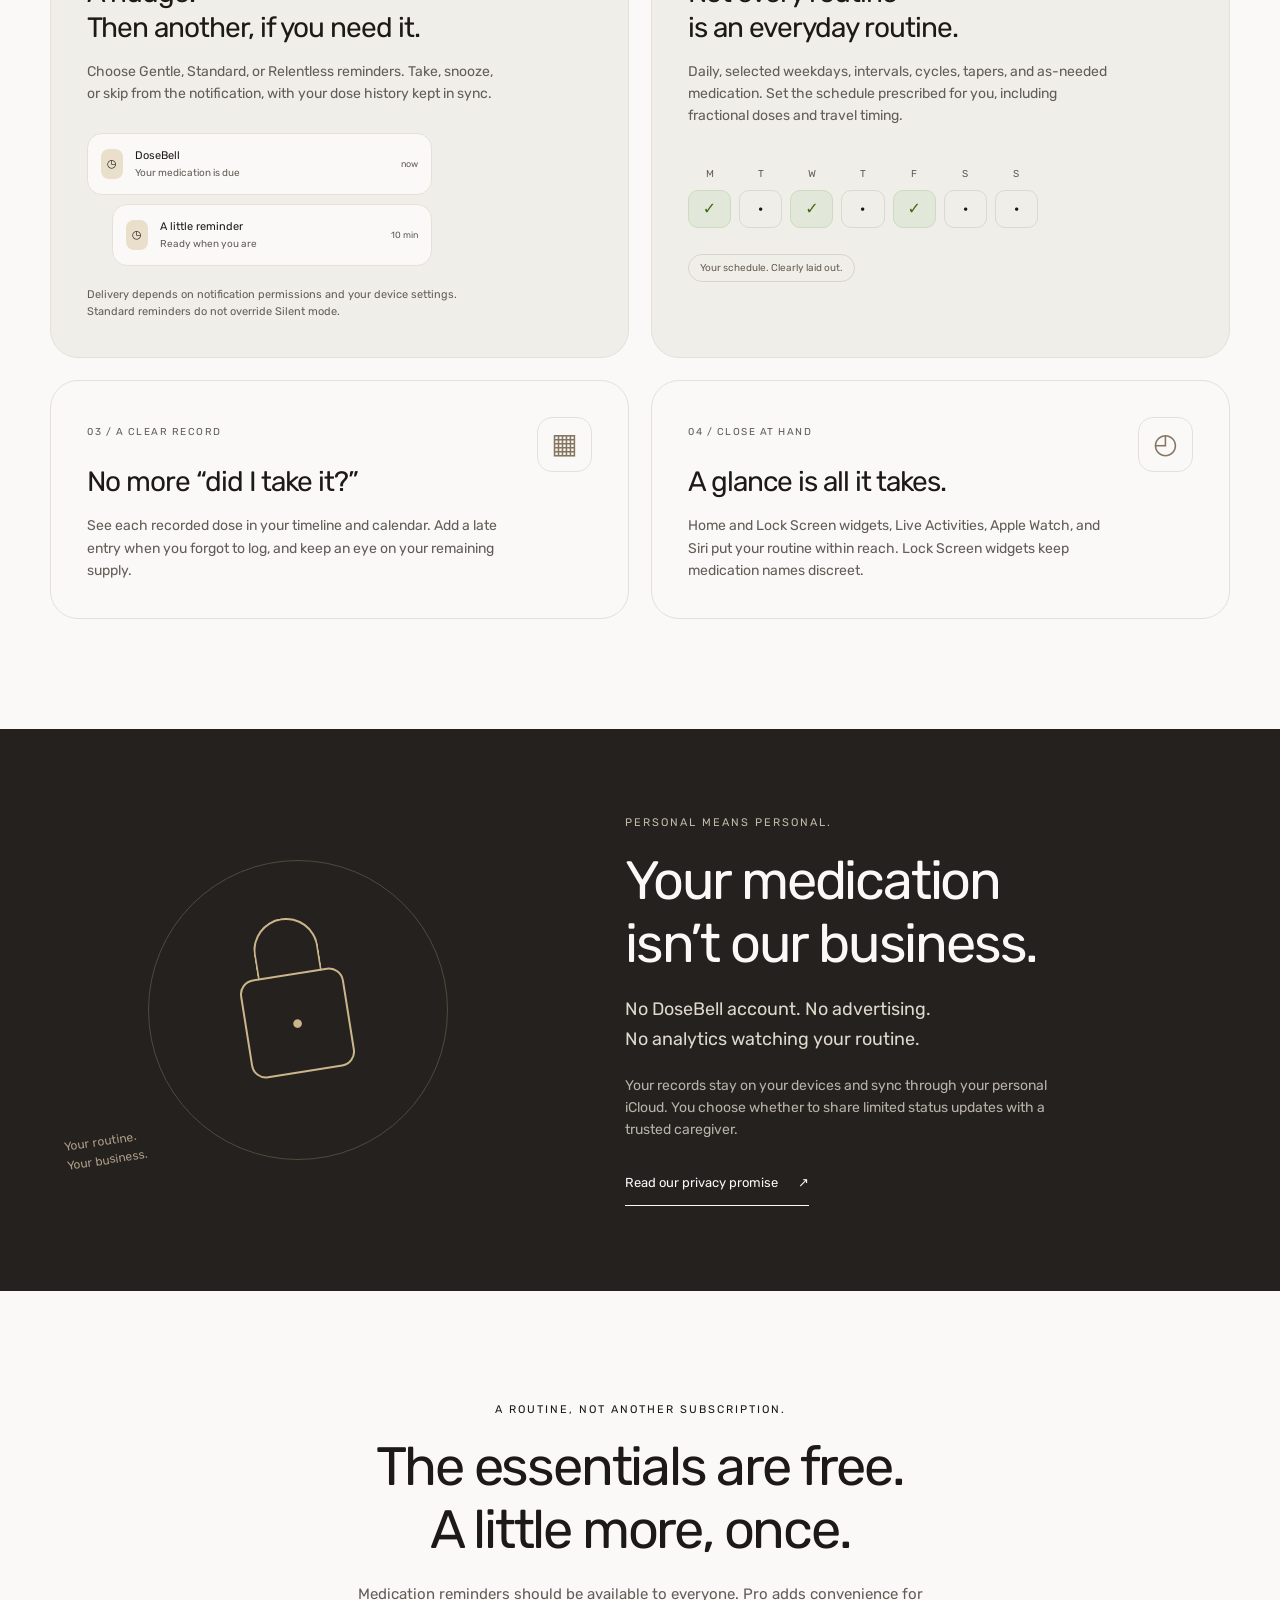
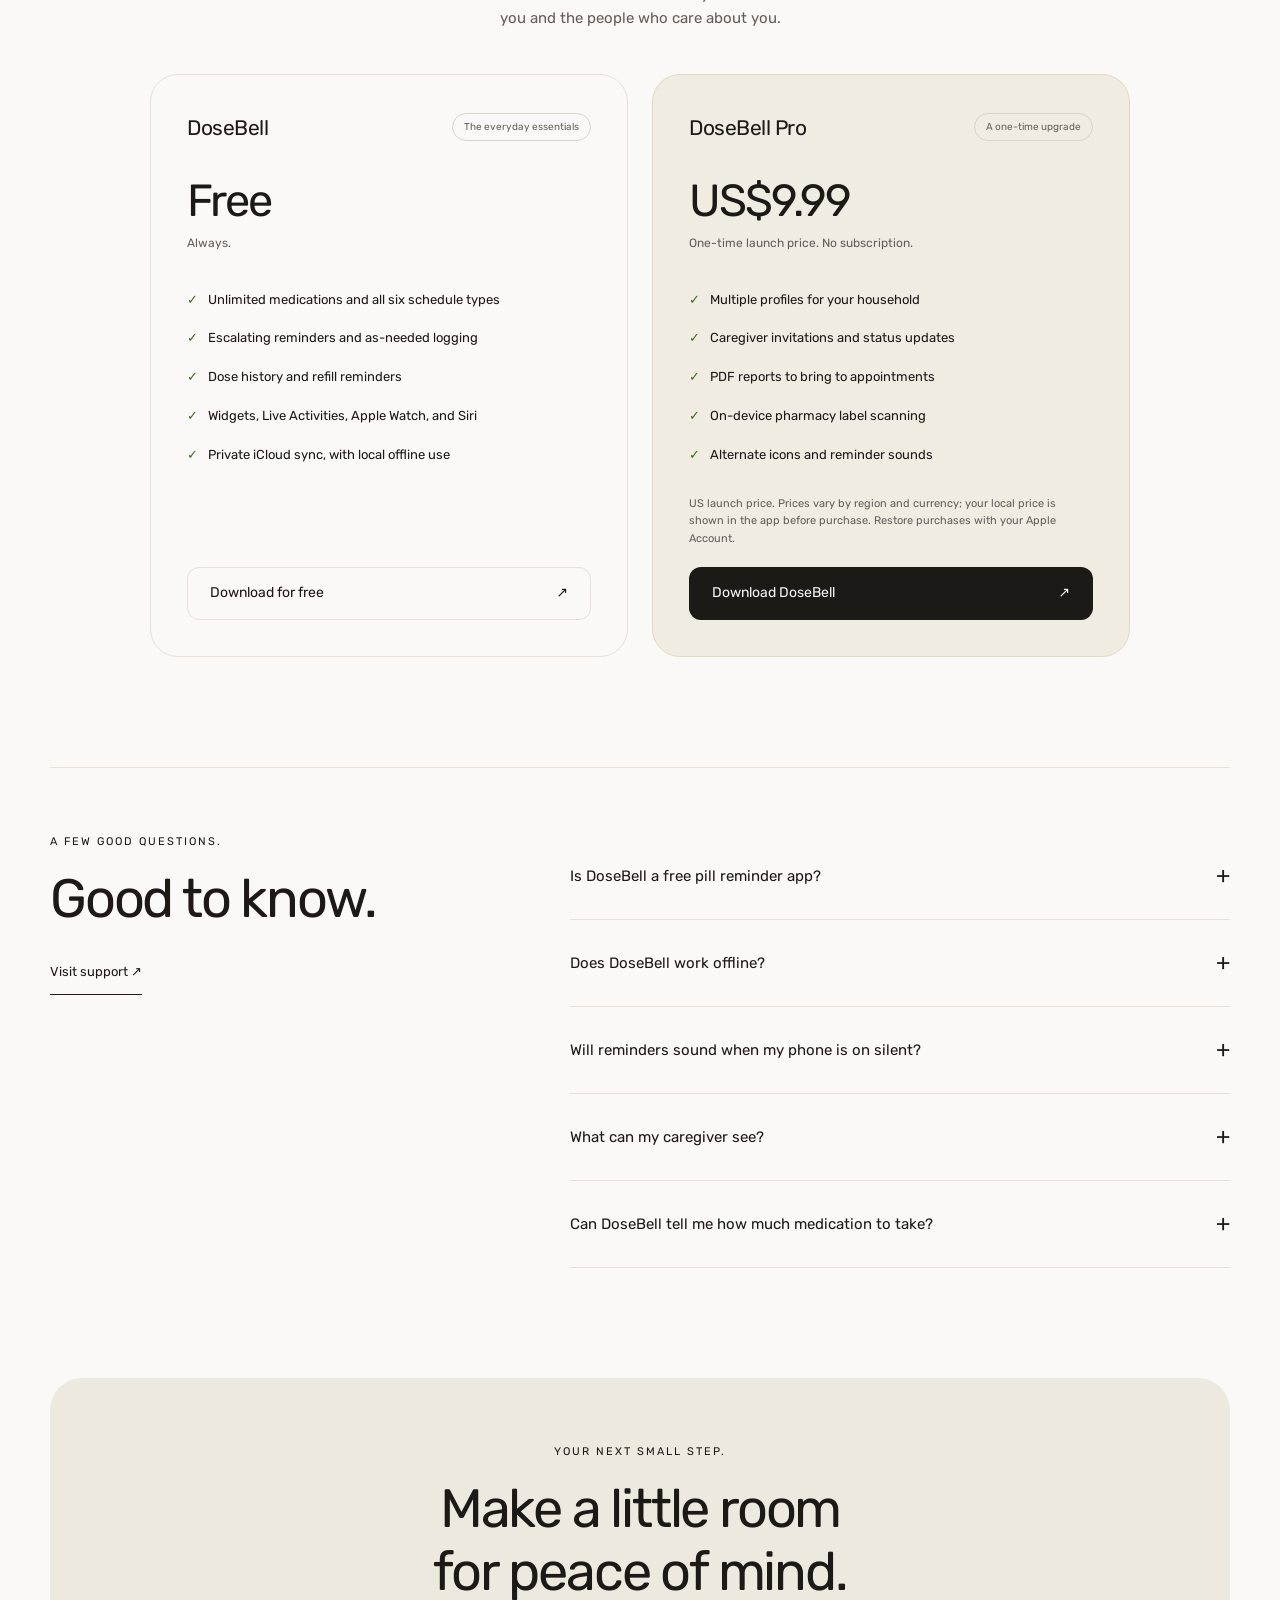
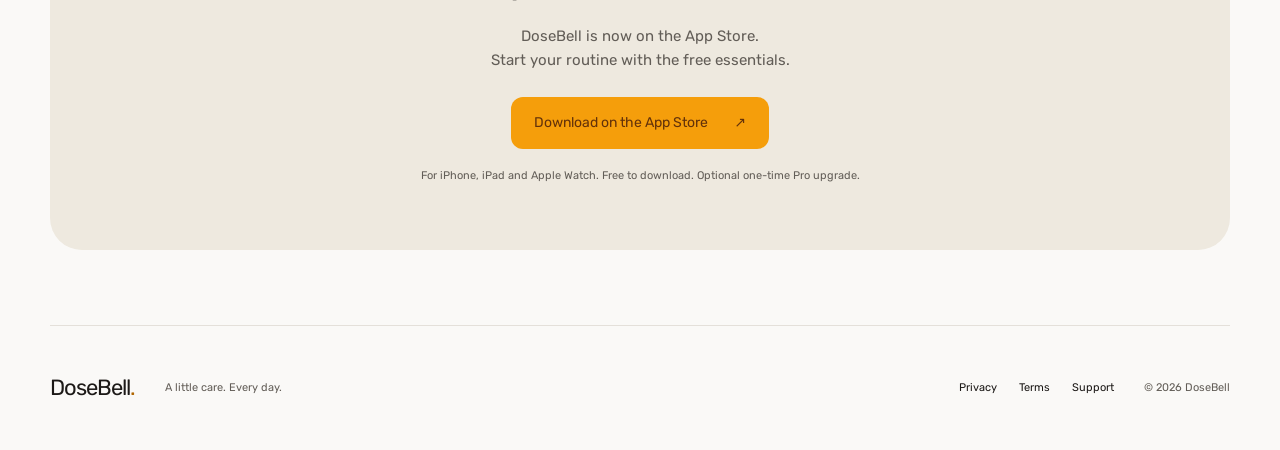
==== commit 36d43cc4: "Correct Pro pricing currency to USD" ====
--- a/index.html
+++ b/index.html
@@ -342,7 +342,7 @@
               <h3>DoseBell Pro</h3>
               <span class="tag">A one-time upgrade</span>
             </div>
-            <div class="price">A$9.99<span>One-time launch price. No subscription.</span></div>
+            <div class="price">US$9.99<span>One-time launch price. No subscription.</span></div>
             <ul>
               <li>Multiple profiles for your household</li>
               <li>Caregiver invitations and status updates</li>
@@ -351,7 +351,7 @@
               <li>Alternate icons and reminder sounds</li>
             </ul>
             <p class="fine-print">
-              Australian launch price. Prices vary by region; the local price is shown in the app before purchase. Restore
+              US launch price. Prices vary by region and currency; your local price is shown in the app before purchase. Restore
               purchases with your Apple Account.
             </p>
             <a class="button dark" href="https://apps.apple.com/us/app/dosebell-meds-reminders/id6817605318"
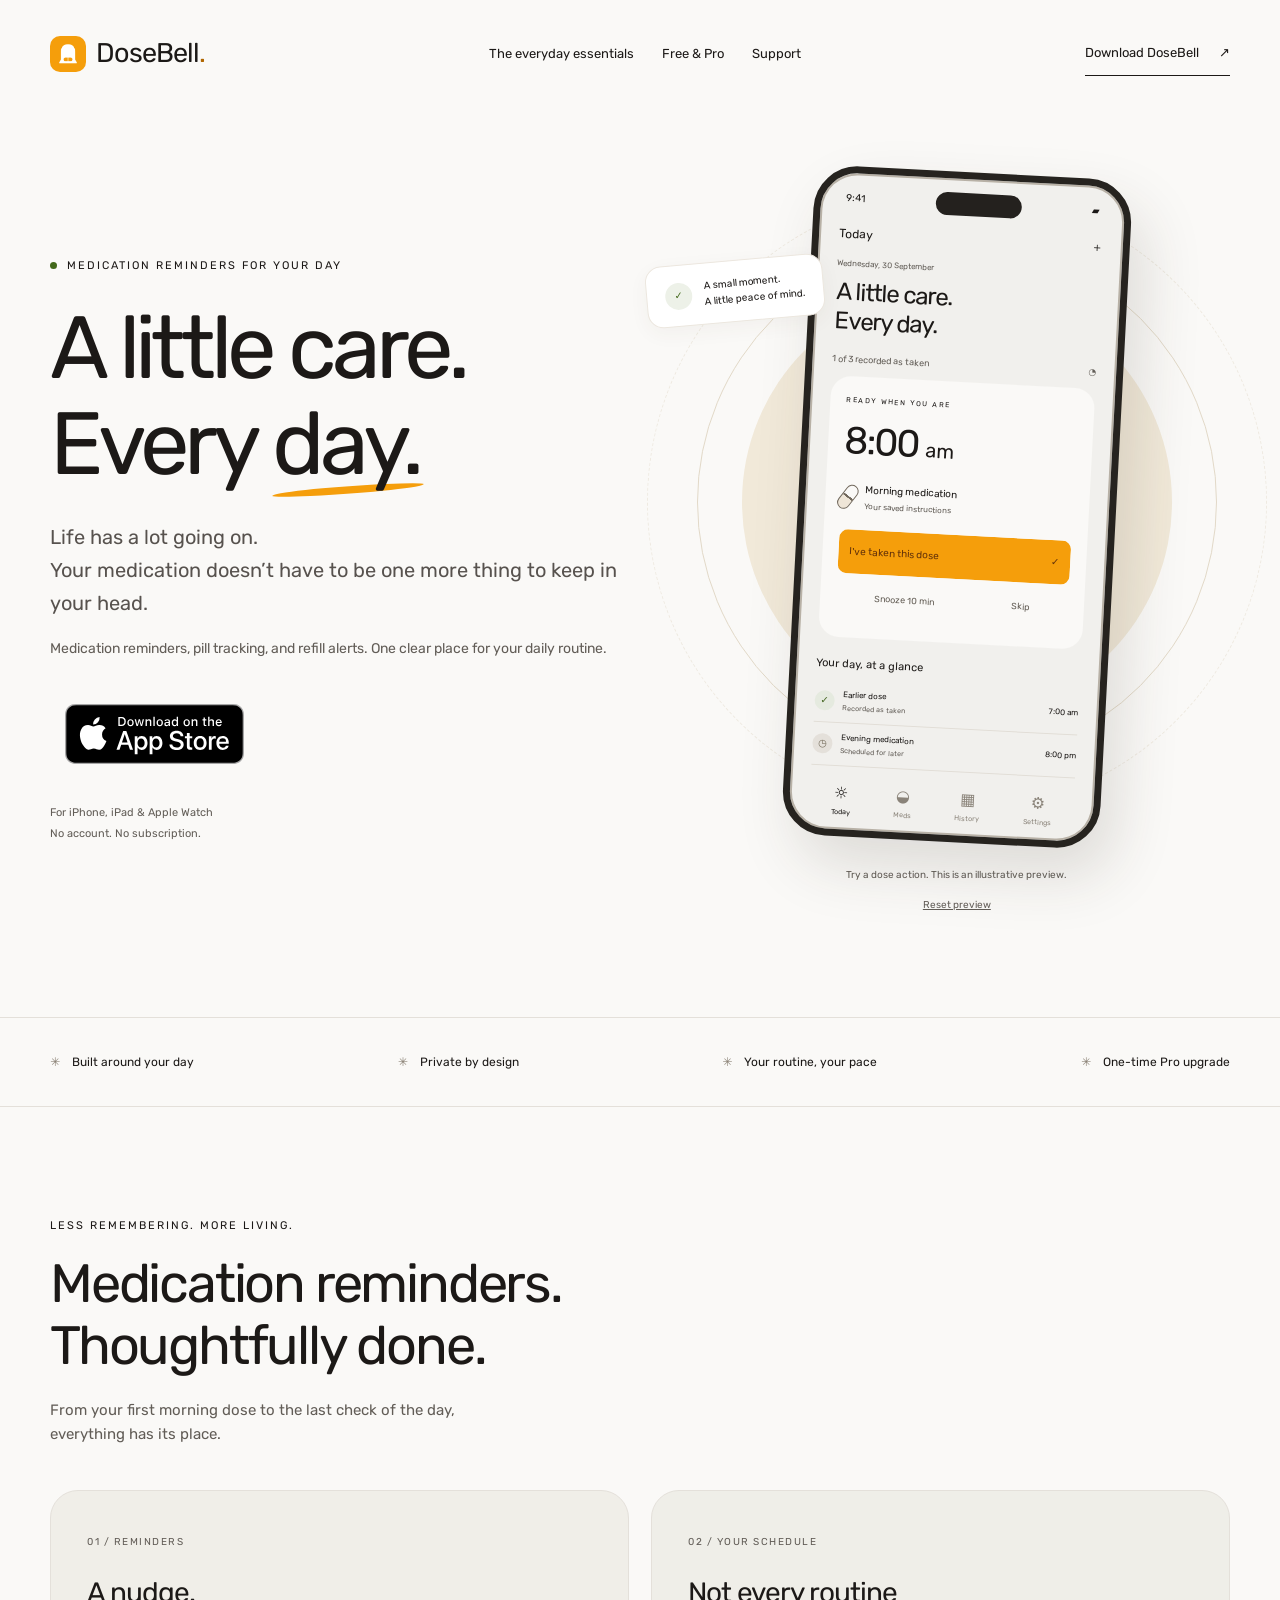
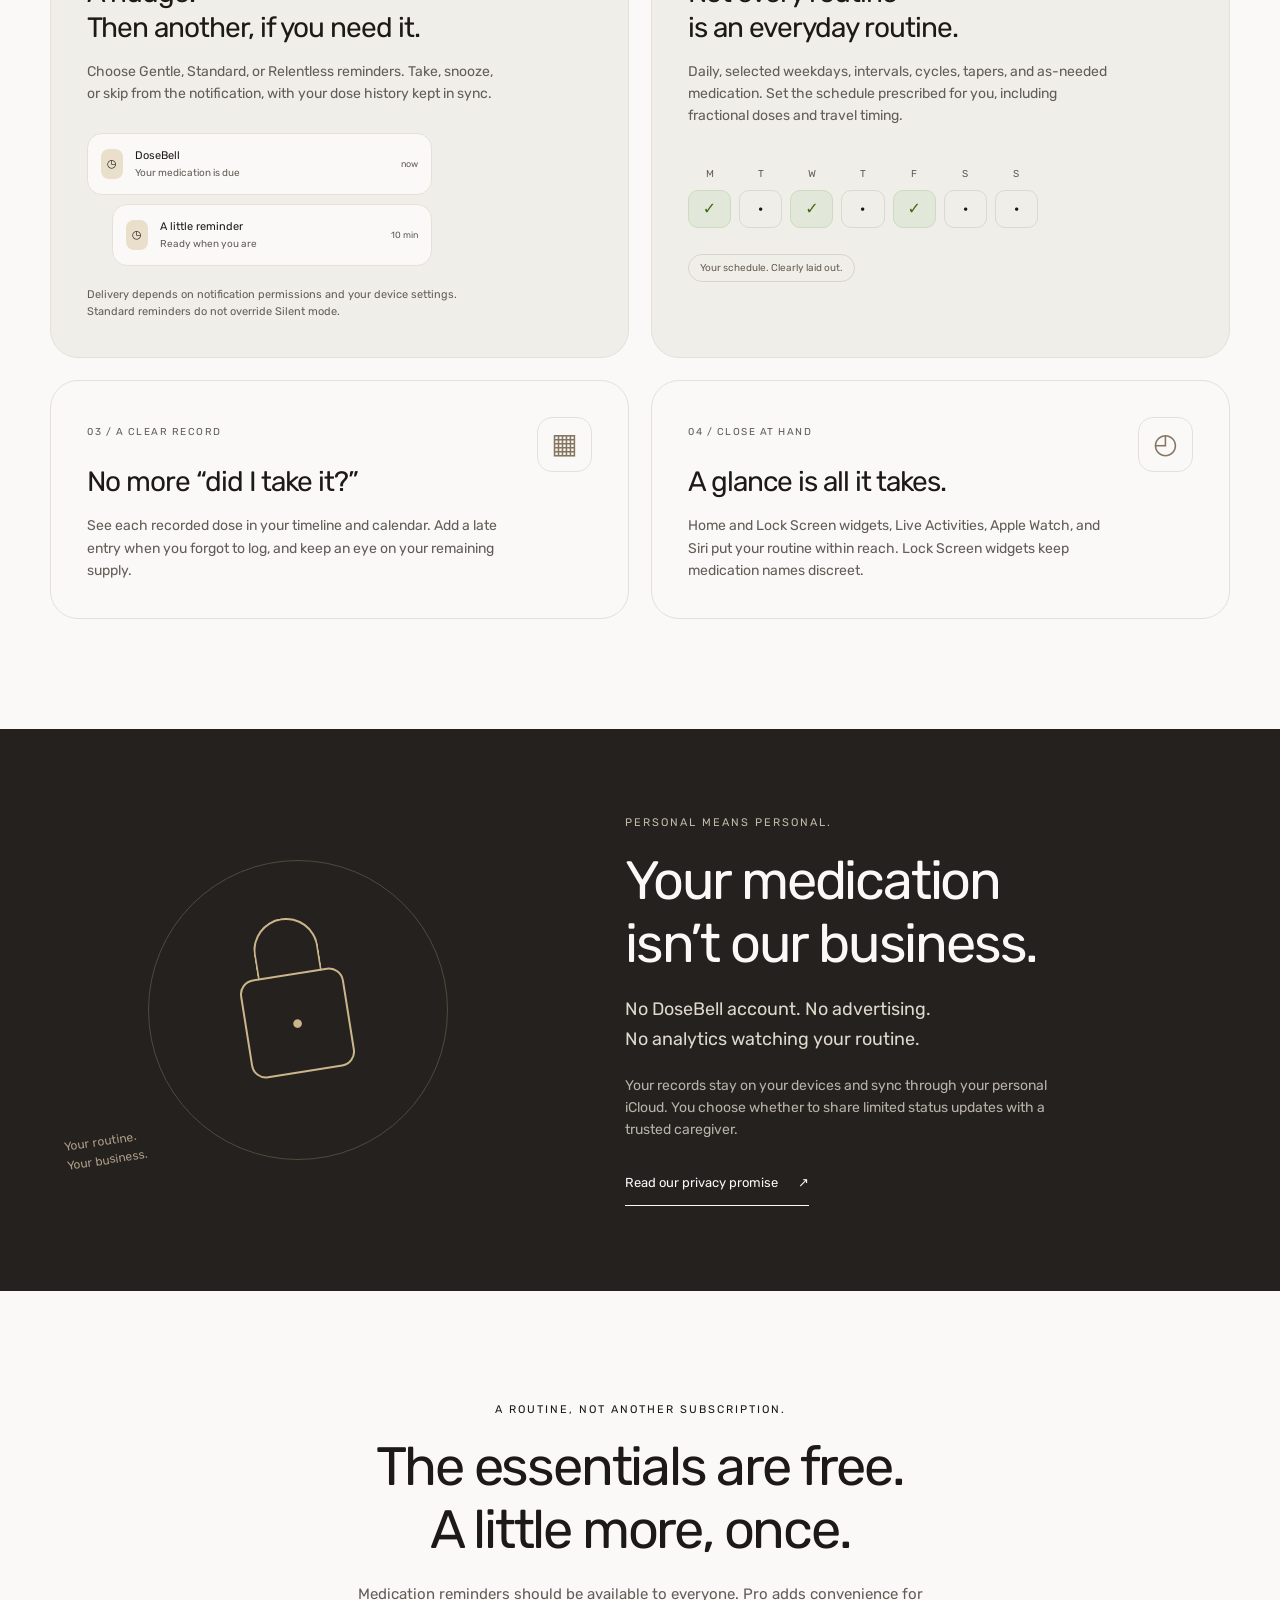
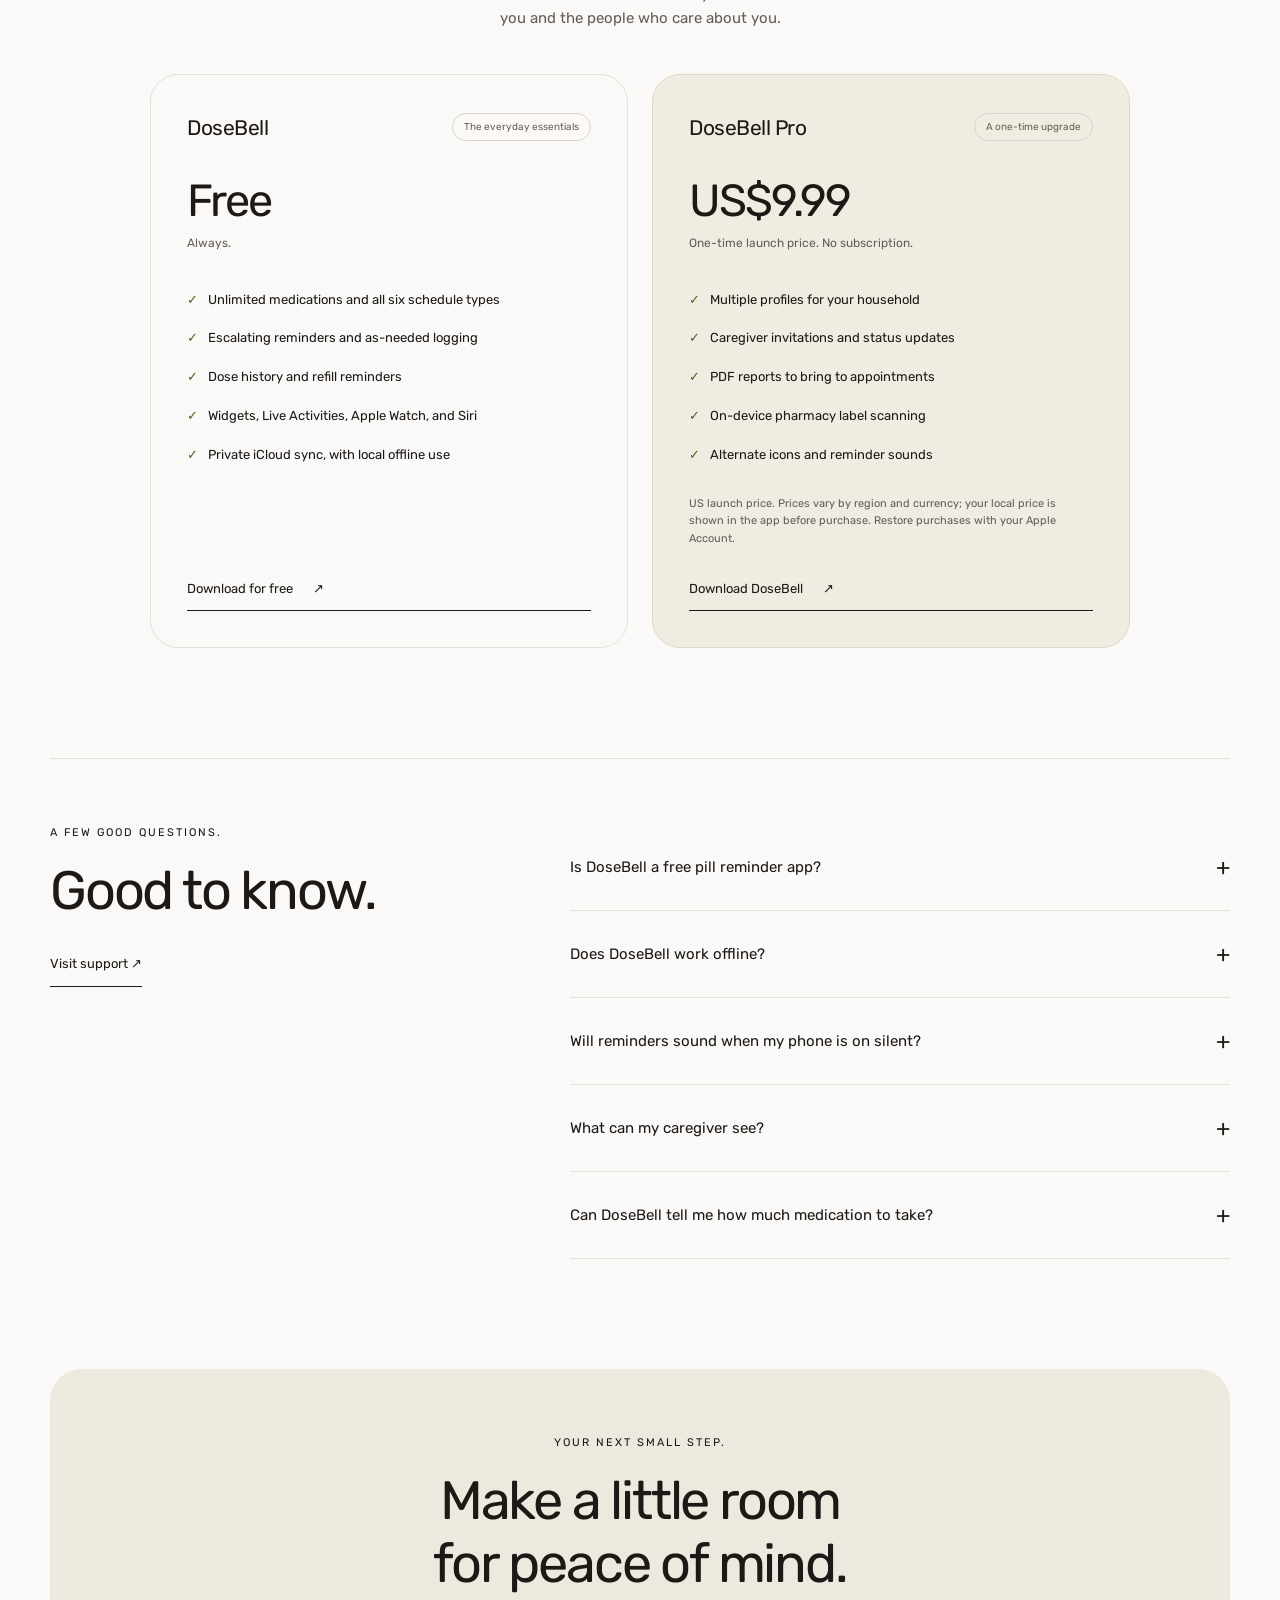
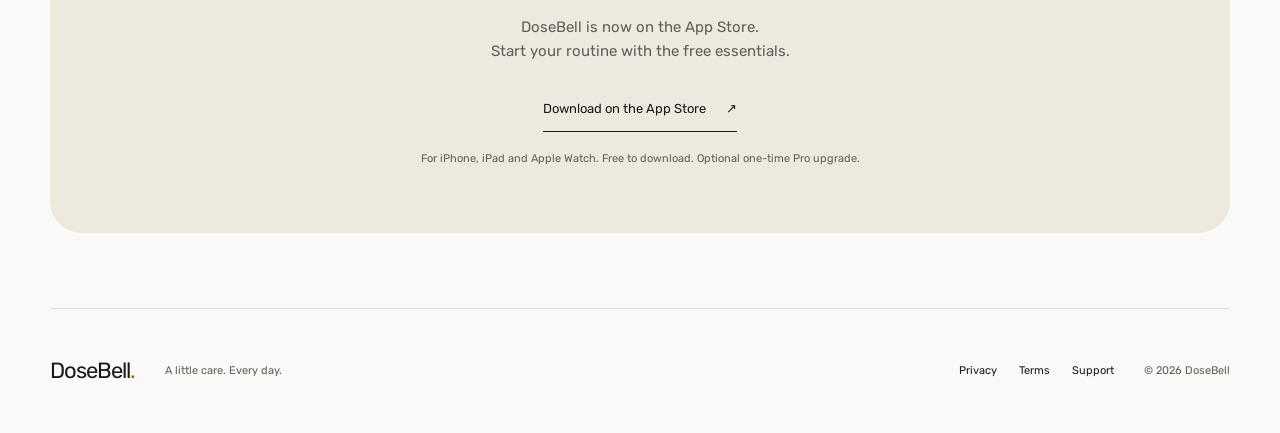
==== commit f94efc37: "Use official App Store download badge" ====
--- a/index.html
+++ b/index.html
@@ -93,7 +93,7 @@
         <a href="#features">The everyday essentials</a
         ><a href="#pricing">Free & Pro</a><a href="/support/">Support</a>
       </nav>
-      <a class="button small outline" href="https://apps.apple.com/us/app/dosebell-meds-reminders/id6817605318"
+      <a class="text-link" href="https://apps.apple.com/us/app/dosebell-meds-reminders/id6817605318"
         >Download DoseBell <span aria-hidden="true">↗</span></a
       >
     </header>
@@ -114,9 +114,9 @@
             Medication reminders, pill tracking, and refill alerts.
             One clear place for your daily routine.
           </p>
-          <a class="button primary" href="https://apps.apple.com/us/app/dosebell-meds-reminders/id6817605318"
-            >Download on the App Store <span aria-hidden="true">↗</span></a
-          >
+          <a class="app-store-badge" href="https://apps.apple.com/us/app/dosebell-meds-reminders/id6817605318">
+            <img src="/images/app-store-badge.svg" width="180" height="60" alt="Download on the App Store" />
+          </a>
           <div class="hero-notes">
             <span>For iPhone, iPad & Apple Watch</span
             ><span>No account. No subscription.</span>
@@ -333,7 +333,7 @@
               <li>Widgets, Live Activities, Apple Watch, and Siri</li>
               <li>Private iCloud sync, with local offline use</li>
             </ul>
-            <a class="button outline" href="https://apps.apple.com/us/app/dosebell-meds-reminders/id6817605318"
+            <a class="text-link" href="https://apps.apple.com/us/app/dosebell-meds-reminders/id6817605318"
               >Download for free <span aria-hidden="true">↗</span></a
             >
           </article>
@@ -354,7 +354,7 @@
               US launch price. Prices vary by region and currency; your local price is shown in the app before purchase. Restore
               purchases with your Apple Account.
             </p>
-            <a class="button dark" href="https://apps.apple.com/us/app/dosebell-meds-reminders/id6817605318"
+            <a class="text-link" href="https://apps.apple.com/us/app/dosebell-meds-reminders/id6817605318"
               >Download DoseBell <span aria-hidden="true">↗</span></a
             >
           </article>
@@ -420,7 +420,7 @@
           DoseBell is now on the App Store.<br />Start your routine with the free essentials.
         </p>
         <a
-          class="button primary"
+          class="text-link"
           href="https://apps.apple.com/us/app/dosebell-meds-reminders/id6817605318"
           >Download on the App Store <span aria-hidden="true">↗</span></a
         ><small
--- a/styles.css
+++ b/styles.css
@@ -102,6 +102,15 @@
 footer a:hover {
   text-decoration: underline;
   text-underline-offset: 5px;
+}
+.app-store-badge {
+  display: inline-block;
+  padding: 15px;
+}
+.app-store-badge img {
+  display: block;
+  width: auto;
+  height: 60px;
 }
 .button {
   min-height: 52px;
@@ -794,7 +803,7 @@
   content: "✓";
   color: var(--green);
 }
-.price-card .button {
+.price-card .text-link {
   margin-top: auto;
 }
 .price-card .fine-print {
